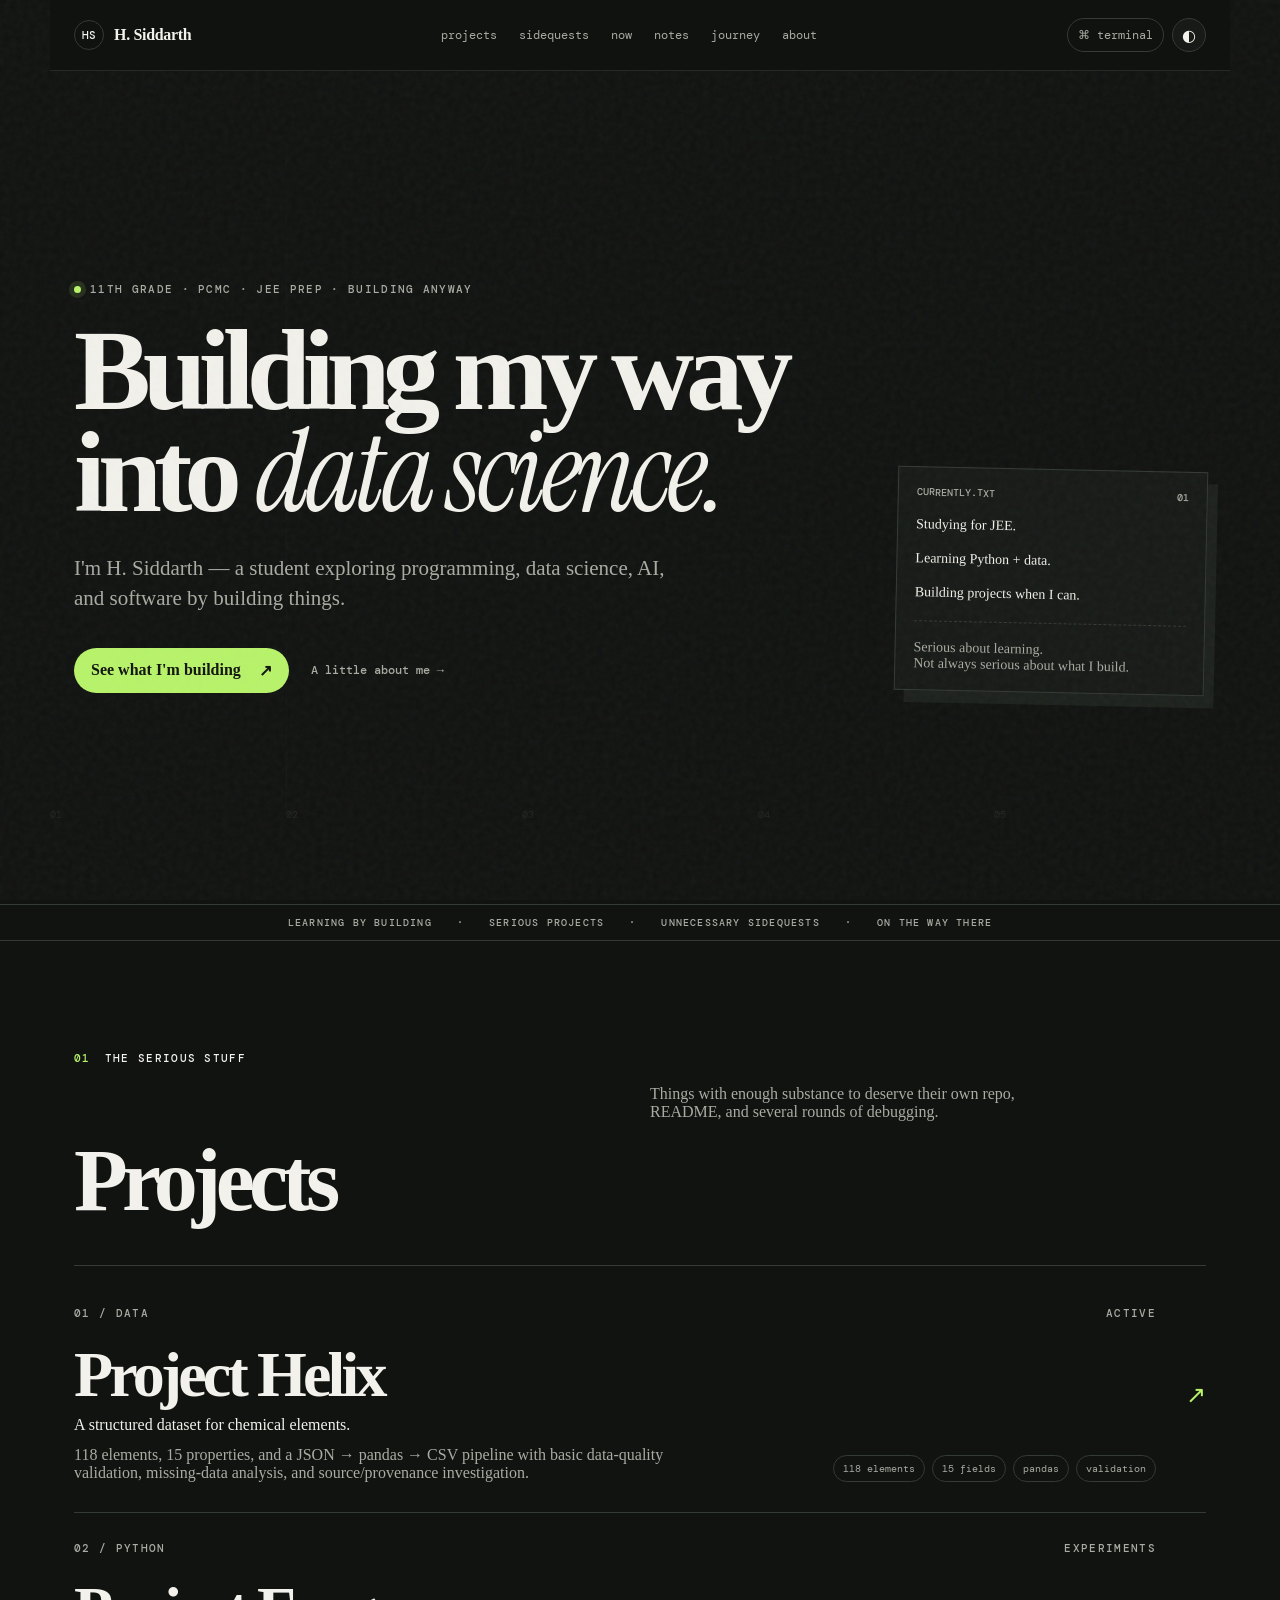
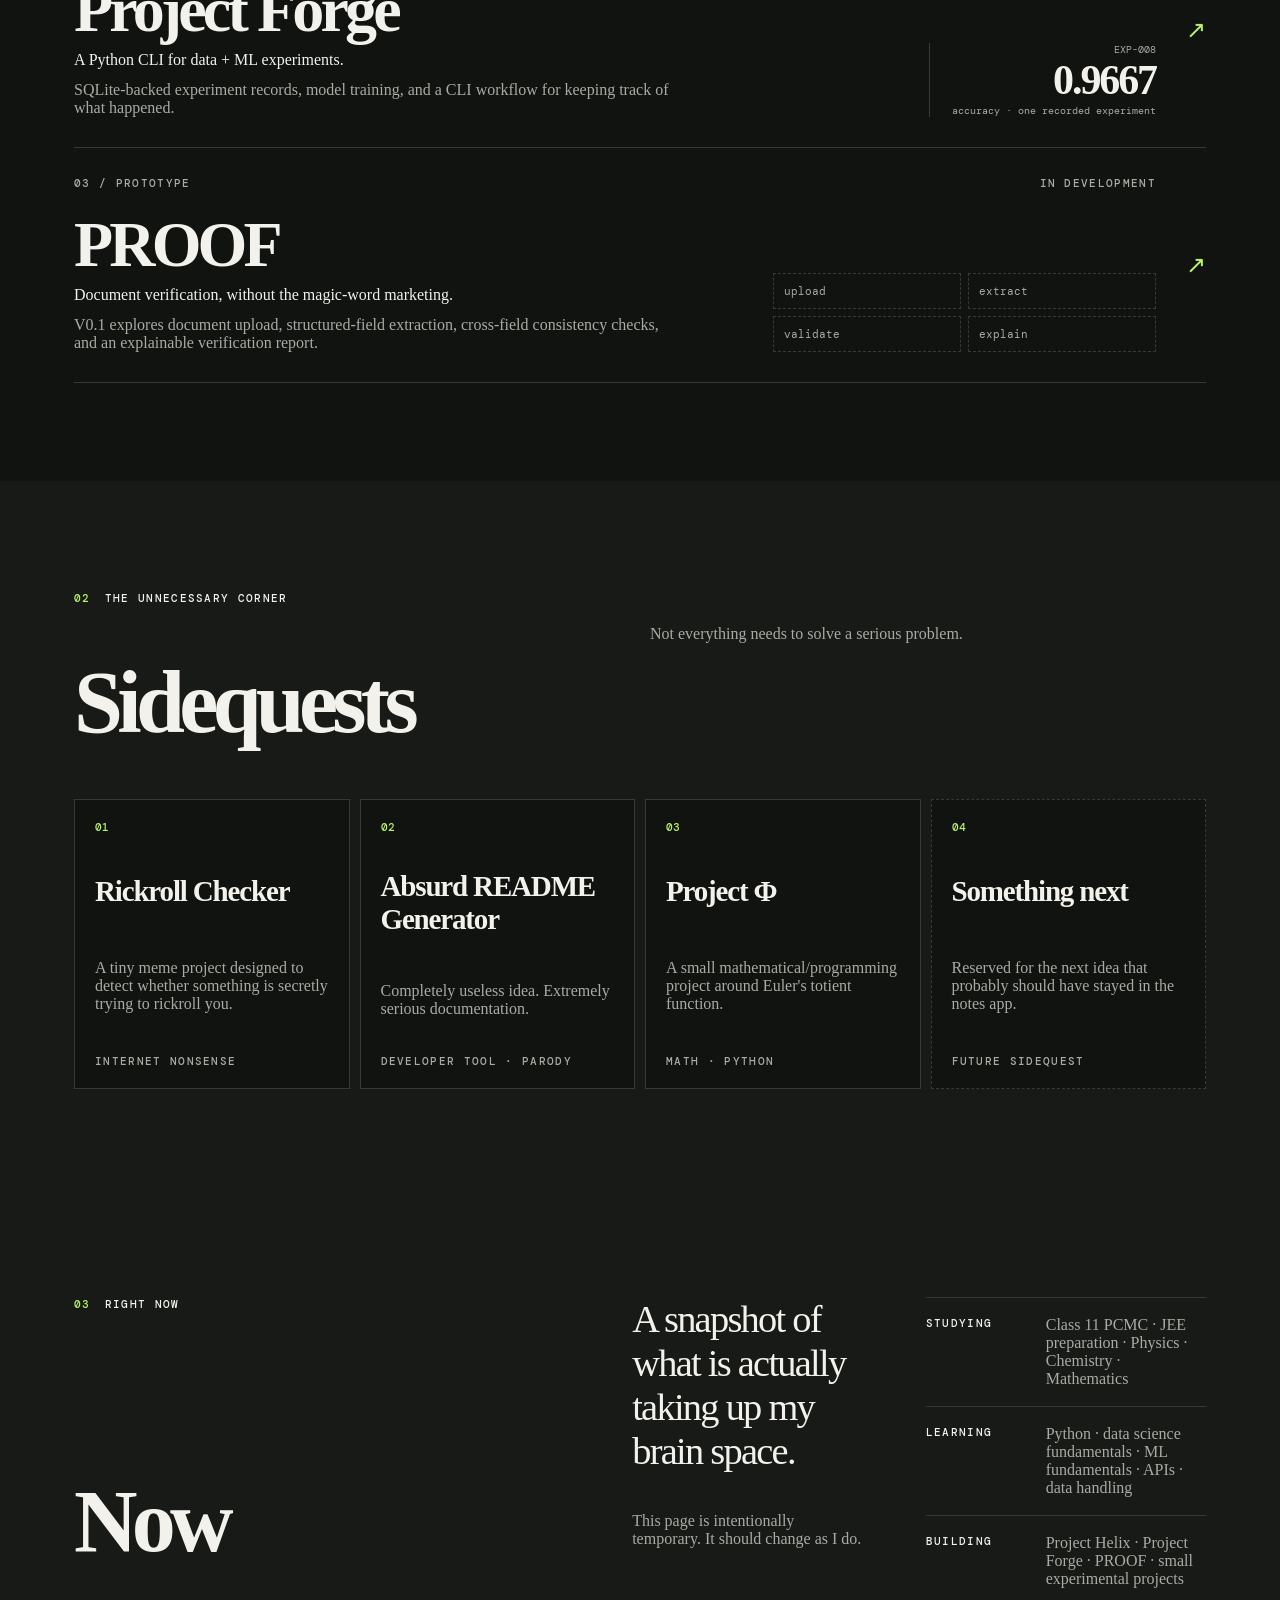
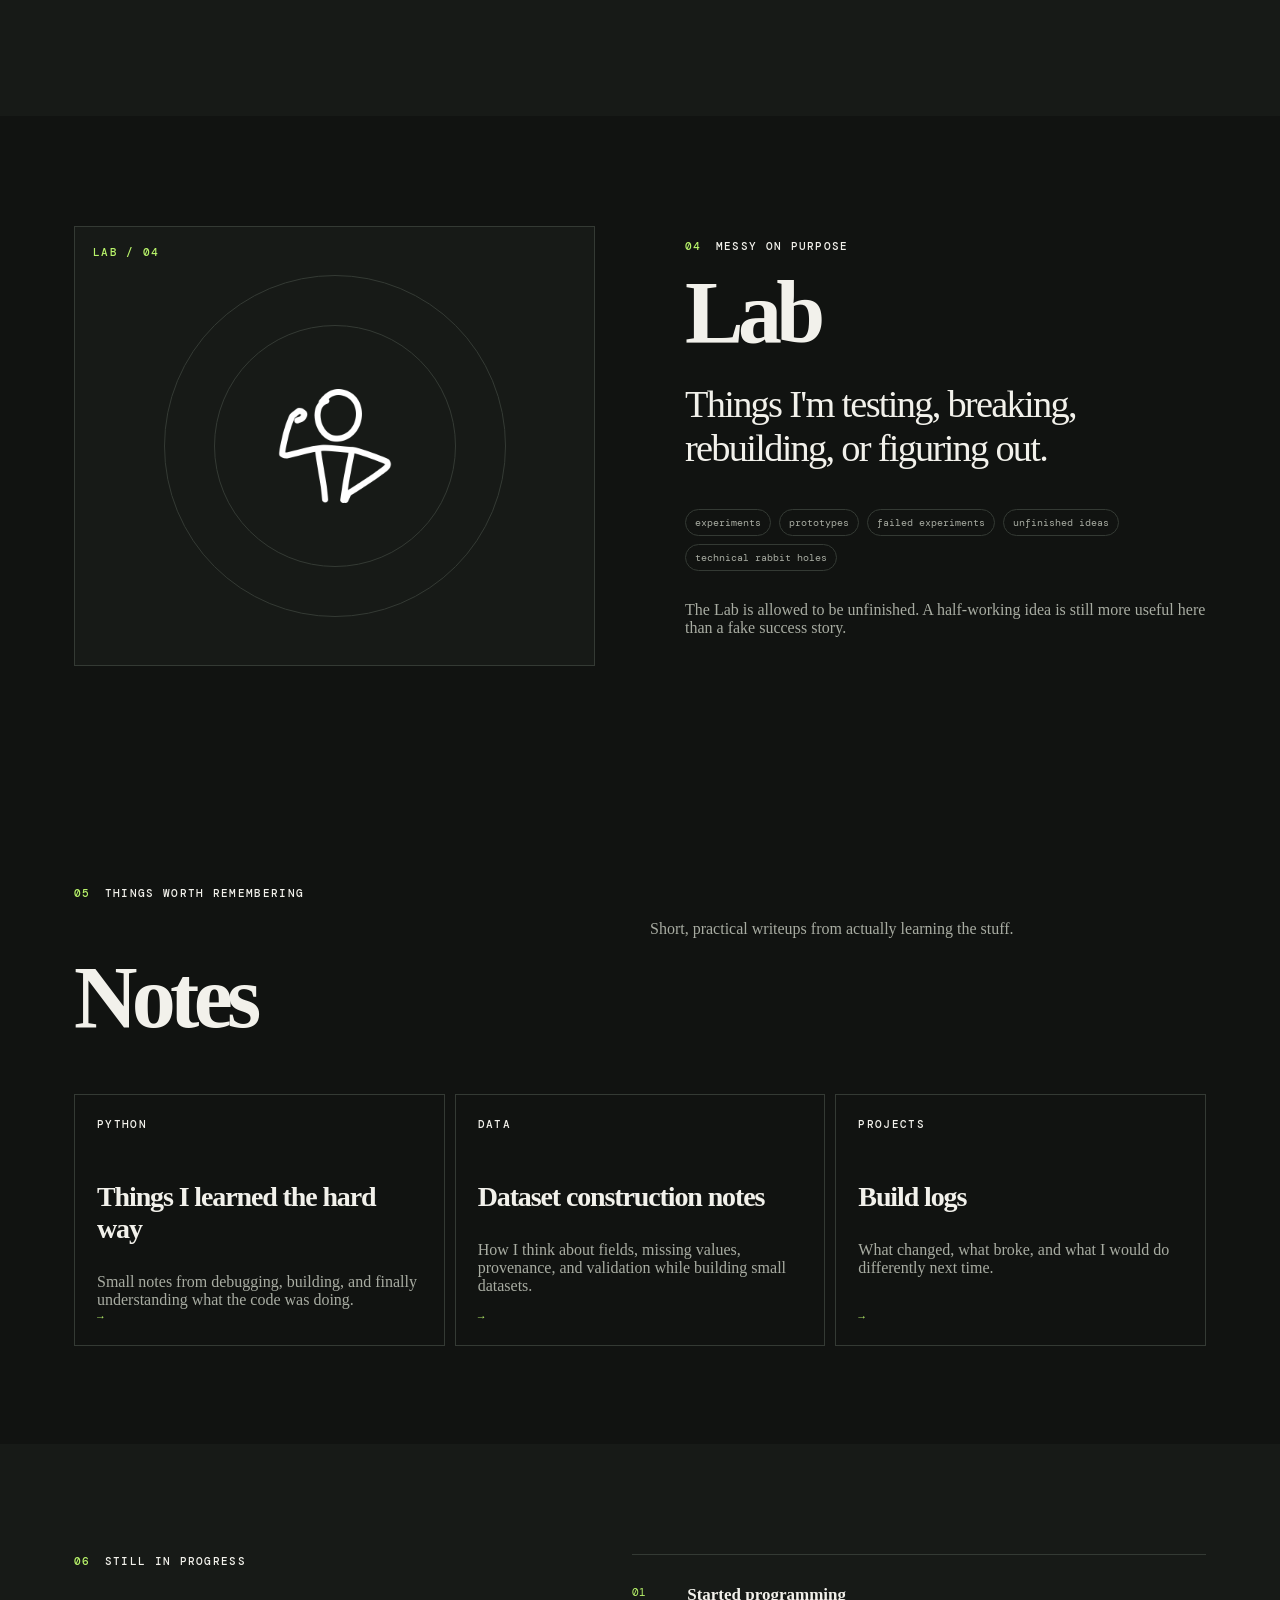
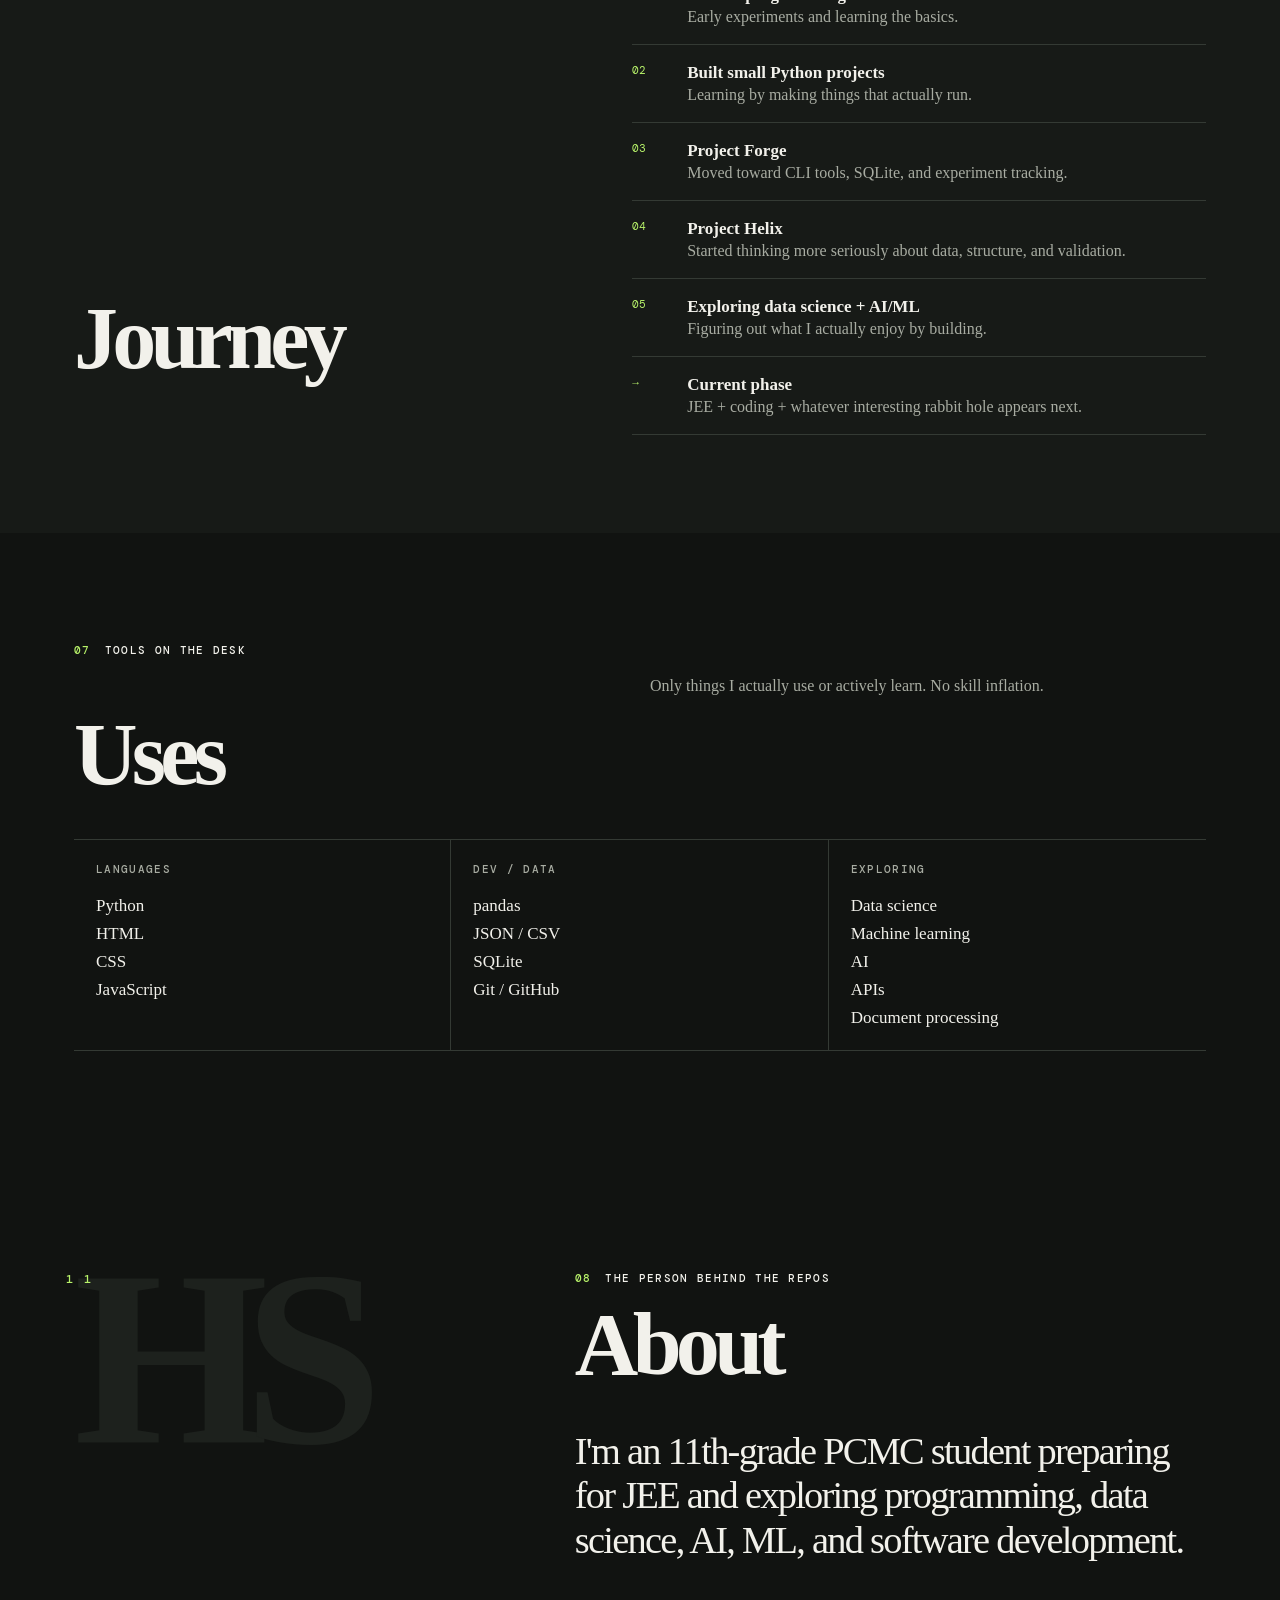
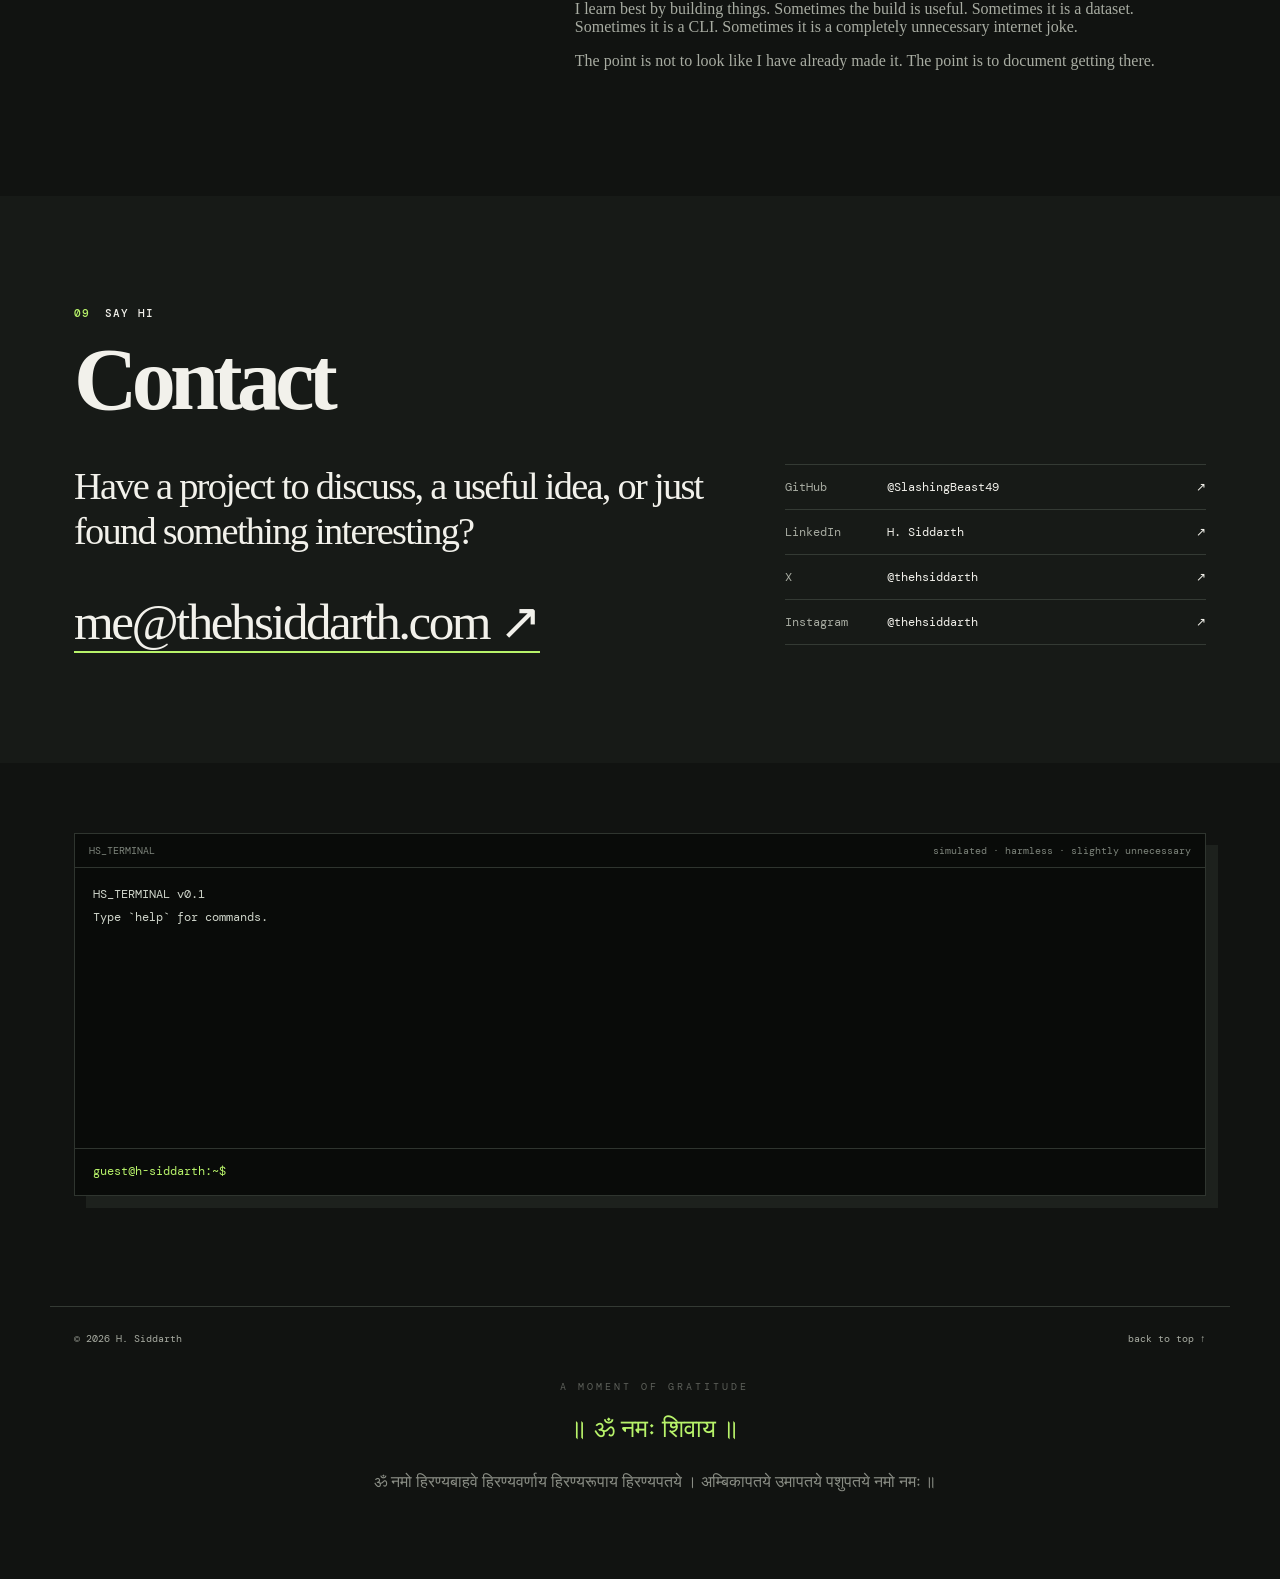
==== index.html @ e2b5dfa2 "Deployment" ====
<!doctype html>
<html lang="en" data-theme="dark">
<head>
  <meta charset="utf-8">
  <meta name="viewport" content="width=device-width, initial-scale=1">
  <meta name="description" content="H. Siddarth — a student figuring things out by building things.">
  <meta name="theme-color" content="#111311">
  <title>H. Siddarth — building my way into data science</title>
  <link rel="icon" href="assets/biting.png">
  <link rel="preconnect" href="https://fonts.googleapis.com">
  <link rel="preconnect" href="https://fonts.gstatic.com" crossorigin>
  <link href="https://fonts.googleapis.com/css2?family=DM+Mono:wght@400;500&family=DM+Sans:wght@400;500;600;700&family=Instrument+Serif:ital@0;1&display=swap" rel="stylesheet">
  <link rel="stylesheet" href="style.css">
</head>
<body>
  <a class="skip-link" href="#main">Skip to content</a>
  <div class="grain" aria-hidden="true"></div>

  <header class="site-header">
    <a class="brand" href="#home" aria-label="H. Siddarth home">
      <span class="brand-mark">HS</span>
      <span>H. Siddarth</span>
    </a>

    <nav class="desktop-nav" aria-label="Primary navigation">
      <a href="#projects">Projects</a>
      <a href="#sidequests">Sidequests</a>
      <a href="#now">Now</a>
      <a href="#notes">Notes</a>
      <a href="#journey">Journey</a>
      <a href="#about">About</a>
    </nav>

    <div class="header-actions">
      <a class="terminal-link" href="#terminal"><span>⌘</span> terminal</a>
      <button id="themeToggle" class="icon-button" type="button" aria-label="Toggle theme">◐</button>
      <button id="menuToggle" class="icon-button menu-toggle" type="button" aria-label="Open navigation" aria-expanded="false">☰</button>
    </div>
  </header>

  <div id="mobileMenu" class="mobile-menu" hidden>
    <a href="#projects">Projects</a>
    <a href="#sidequests">Sidequests</a>
    <a href="#now">Now</a>
    <a href="#lab">Lab</a>
    <a href="#notes">Notes</a>
    <a href="#journey">Journey</a>
    <a href="#uses">Uses</a>
    <a href="#about">About</a>
    <a href="#contact">Contact</a>
    <a href="#terminal">Terminal</a>
  </div>

  <main id="main">
    <section id="home" class="hero section">
      <div class="hero-copy">
        <p class="kicker"><span class="status-dot"></span> 11th grade · PCMC · JEE prep · building anyway</p>
        <h1>Building my way<br>into <em>data science.</em></h1>
        <p class="hero-intro">I'm H. Siddarth — a student exploring programming, data science, AI, and software by building things.</p>
        <div class="hero-actions">
          <a class="button button-primary" href="#projects">See what I'm building <span>↗</span></a>
          <a class="text-link" href="#about">A little about me <span>→</span></a>
        </div>
      </div>

      <aside class="hero-note">
        <div class="note-top"><span>currently.txt</span><span>01</span></div>
        <p>Studying for JEE.</p>
        <p>Learning Python + data.</p>
        <p>Building projects when I can.</p>
        <div class="note-rule"></div>
        <p class="muted">Serious about learning.<br>Not always serious about what I build.</p>
      </aside>

      <div class="hero-grid" aria-hidden="true">
        <span>01</span><span>02</span><span>03</span><span>04</span><span>05</span>
      </div>
    </section>

    <section class="ticker" aria-label="Site philosophy">
      <div>LEARNING BY BUILDING</div><div>·</div><div>SERIOUS PROJECTS</div><div>·</div><div>UNNECESSARY SIDEQUESTS</div><div>·</div><div>ON THE WAY THERE</div>
    </section>

    <section id="projects" class="section content-section">
      <div class="section-heading">
        <div><span class="index">01</span><span class="eyebrow">the serious stuff</span></div>
        <h2>Projects</h2>
        <p>Things with enough substance to deserve their own repo, README, and several rounds of debugging.</p>
      </div>

      <div class="project-stack">
        <article class="project-card featured">
          <div class="project-meta"><span>01 / DATA</span><span>ACTIVE</span></div>
          <div class="project-main">
            <div>
              <h3>Project Helix</h3>
              <p class="project-tag">A structured dataset for chemical elements.</p>
              <p>118 elements, 15 properties, and a JSON → pandas → CSV pipeline with basic data-quality validation, missing-data analysis, and source/provenance investigation.</p>
            </div>
            <div class="project-specs">
              <span>118 elements</span><span>15 fields</span><span>pandas</span><span>validation</span>
            </div>
          </div>
          <a class="card-arrow" href="https://thehsiddarth.com/helix/dashboard/index.html" target="_blank" rel="noreferrer" aria-label="Open Project Helix">↗</a>
        </article>

        <article class="project-card">
          <div class="project-meta"><span>02 / PYTHON</span><span>EXPERIMENTS</span></div>
          <div class="project-main">
            <div>
              <h3>Project Forge</h3>
              <p class="project-tag">A Python CLI for data + ML experiments.</p>
              <p>SQLite-backed experiment records, model training, and a CLI workflow for keeping track of what happened.</p>
            </div>
            <div class="experiment-result"><span>EXP-008</span><strong>0.9667</strong><small>accuracy · one recorded experiment</small></div>
          </div>
          <a class="card-arrow" href="https://github.com/SlashingBeast49/Project-Forge" target="_blank" rel="noreferrer" aria-label="Open Project Forge on GitHub">↗</a>
        </article>

        <article class="project-card">
          <div class="project-meta"><span>03 / PROTOTYPE</span><span>IN DEVELOPMENT</span></div>
          <div class="project-main">
            <div>
              <h3>PROOF</h3>
              <p class="project-tag">Document verification, without the magic-word marketing.</p>
              <p>V0.1 explores document upload, structured-field extraction, cross-field consistency checks, and an explainable verification report.</p>
            </div>
            <ol class="mini-steps">
              <li>upload</li><li>extract</li><li>validate</li><li>explain</li>
            </ol>
          </div>
          <a class="card-arrow" href="https://thehsiddarth.com/proof/index.html" target="_blank" rel="noreferrer" aria-label="Open PROOF">↗</a>
        </article>
      </div>
    </section>

    <section id="sidequests" class="section content-section sidequest-section">
      <div class="section-heading">
        <div><span class="index">02</span><span class="eyebrow">the unnecessary corner</span></div>
        <h2>Sidequests</h2>
        <p>Not everything needs to solve a serious problem.</p>
      </div>

      <div class="sidequest-grid">
        <article class="sidequest-card">
          <span class="side-number">01</span>
          <h3>Rickroll Checker</h3>
          <p>A tiny meme project designed to detect whether something is secretly trying to rickroll you.</p>
          <span class="side-label">internet nonsense</span>
        </article>
        <article class="sidequest-card">
          <span class="side-number">02</span>
          <h3>Absurd README Generator</h3>
          <p>Completely useless idea. Extremely serious documentation.</p>
          <span class="side-label">developer tool · parody</span>
        </article>
        <article class="sidequest-card">
          <span class="side-number">03</span>
          <h3>Project Φ</h3>
          <p>A small mathematical/programming project around Euler's totient function.</p>
          <span class="side-label">math · python</span>
        </article>
        <article class="sidequest-card future">
          <span class="side-number">04</span>
          <h3>Something next</h3>
          <p>Reserved for the next idea that probably should have stayed in the notes app.</p>
          <span class="side-label">future sidequest</span>
        </article>
      </div>
    </section>

    <section id="now" class="section split-section">
      <div class="section-heading compact">
        <div><span class="index">03</span><span class="eyebrow">right now</span></div>
        <h2>Now</h2>
      </div>
      <div class="now-grid">
        <div class="now-intro">
          <p class="big-copy">A snapshot of what is actually taking up my brain space.</p>
          <p class="muted">This page is intentionally temporary. It should change as I do.</p>
        </div>
        <div class="now-list">
          <div><span>STUDYING</span><p>Class 11 PCMC · JEE preparation · Physics · Chemistry · Mathematics</p></div>
          <div><span>LEARNING</span><p>Python · data science fundamentals · ML fundamentals · APIs · data handling</p></div>
          <div><span>BUILDING</span><p>Project Helix · Project Forge · PROOF · small experimental projects</p></div>
        </div>
      </div>
    </section>

    <section id="lab" class="section lab-section">
      <div class="lab-art">
        <img src="assets/biting.png" alt="Hand-drawn abstract figure used as a playful lab mark">
        <span class="lab-stamp">LAB / 04</span>
      </div>
      <div class="lab-copy">
        <div class="section-heading compact">
          <div><span class="index">04</span><span class="eyebrow">messy on purpose</span></div>
          <h2>Lab</h2>
        </div>
        <p class="big-copy">Things I'm testing, breaking, rebuilding, or figuring out.</p>
        <div class="lab-list">
          <span>experiments</span><span>prototypes</span><span>failed experiments</span><span>unfinished ideas</span><span>technical rabbit holes</span>
        </div>
        <p class="muted">The Lab is allowed to be unfinished. A half-working idea is still more useful here than a fake success story.</p>
      </div>
    </section>

    <section id="notes" class="section content-section">
      <div class="section-heading">
        <div><span class="index">05</span><span class="eyebrow">things worth remembering</span></div>
        <h2>Notes</h2>
        <p>Short, practical writeups from actually learning the stuff.</p>
      </div>
      <div class="notes-grid">
        <article><span>PYTHON</span><h3>Things I learned the hard way</h3><p>Small notes from debugging, building, and finally understanding what the code was doing.</p><span class="note-arrow">→</span></article>
        <article><span>DATA</span><h3>Dataset construction notes</h3><p>How I think about fields, missing values, provenance, and validation while building small datasets.</p><span class="note-arrow">→</span></article>
        <article><span>PROJECTS</span><h3>Build logs</h3><p>What changed, what broke, and what I would do differently next time.</p><span class="note-arrow">→</span></article>
      </div>
    </section>

    <section id="journey" class="section split-section journey-section">
      <div class="section-heading compact">
        <div><span class="index">06</span><span class="eyebrow">still in progress</span></div>
        <h2>Journey</h2>
      </div>
      <div class="timeline">
        <div><span>01</span><div><b>Started programming</b><p>Early experiments and learning the basics.</p></div></div>
        <div><span>02</span><div><b>Built small Python projects</b><p>Learning by making things that actually run.</p></div></div>
        <div><span>03</span><div><b>Project Forge</b><p>Moved toward CLI tools, SQLite, and experiment tracking.</p></div></div>
        <div><span>04</span><div><b>Project Helix</b><p>Started thinking more seriously about data, structure, and validation.</p></div></div>
        <div><span>05</span><div><b>Exploring data science + AI/ML</b><p>Figuring out what I actually enjoy by building.</p></div></div>
        <div><span>→</span><div><b>Current phase</b><p>JEE + coding + whatever interesting rabbit hole appears next.</p></div></div>
      </div>
    </section>

    <section id="uses" class="section content-section uses-section">
      <div class="section-heading">
        <div><span class="index">07</span><span class="eyebrow">tools on the desk</span></div>
        <h2>Uses</h2>
        <p>Only things I actually use or actively learn. No skill inflation.</p>
      </div>
      <div class="uses-grid">
        <div><span>LANGUAGES</span><strong>Python</strong><strong>HTML</strong><strong>CSS</strong><strong>JavaScript</strong></div>
        <div><span>DEV / DATA</span><strong>pandas</strong><strong>JSON / CSV</strong><strong>SQLite</strong><strong>Git / GitHub</strong></div>
        <div><span>EXPLORING</span><strong>Data science</strong><strong>Machine learning</strong><strong>AI</strong><strong>APIs</strong><strong>Document processing</strong></div>
      </div>
    </section>

    <section id="about" class="section about-section">
      <div class="about-monogram">HS<span>11</span></div>
      <div class="about-copy">
        <div class="section-heading compact">
          <div><span class="index">08</span><span class="eyebrow">the person behind the repos</span></div>
          <h2>About</h2>
        </div>
        <p class="big-copy">I'm an 11th-grade PCMC student preparing for JEE and exploring programming, data science, AI, ML, and software development.</p>
        <p>I learn best by building things. Sometimes the build is useful. Sometimes it is a dataset. Sometimes it is a CLI. Sometimes it is a completely unnecessary internet joke.</p>
        <p class="muted">The point is not to look like I have already made it. The point is to document getting there.</p>
      </div>
    </section>

    <section id="contact" class="section contact-section">
      <div class="section-heading compact">
        <div><span class="index">09</span><span class="eyebrow">say hi</span></div>
        <h2>Contact</h2>
      </div>
      <div class="contact-grid">
        <div><p class="big-copy">Have a project to discuss, a useful idea, or just found something interesting?</p><a class="email-link" href="mailto:me@thehsiddarth.com">me@thehsiddarth.com ↗</a></div>
        <div class="social-list">
          <a href="https://github.com/SlashingBeast49" target="_blank" rel="noreferrer"><span>GitHub</span><b>@SlashingBeast49</b>↗</a>
          <a href="https://www.linkedin.com/in/h-siddarth-b452bb414/" target="_blank" rel="noreferrer"><span>LinkedIn</span><b>H. Siddarth</b>↗</a>
          <a href="https://x.com/thehsiddarth" target="_blank" rel="noreferrer"><span>X</span><b>@thehsiddarth</b>↗</a>
          <a href="https://instagram.com/thehsiddarth" target="_blank" rel="noreferrer"><span>Instagram</span><b>@thehsiddarth</b>↗</a>
        </div>
      </div>
    </section>

    <section id="terminal" class="section terminal-section">
      <div class="terminal-window">
        <div class="terminal-bar"><span>HS_TERMINAL</span><span>simulated · harmless · slightly unnecessary</span></div>
        <div id="terminalOutput" class="terminal-output" aria-live="polite"></div>
        <form id="terminalForm" class="terminal-form">
          <label for="terminalInput"><span>guest@h-siddarth</span>:~$</label>
          <input id="terminalInput" autocomplete="off" spellcheck="false" aria-label="Terminal command">
        </form>
      </div>
    </section>
  </main>

  <footer class="site-footer">
    <span>© <span id="year"></span> H. Siddarth</span>

    <section class="devotional">
  <span class="devotional-label">A MOMENT OF GRATITUDE</span>

  <h2>॥ ॐ नमः शिवाय ॥</h2>

  <p>
    ॐ नमो हिरण्यबाहवे हिरण्यवर्णाय
    हिरण्यरूपाय हिरण्यपतये ।
    अम्बिकापतये उमापतये पशुपतये
    नमो नमः ॥
  </p>
</section>
    <a href="#home">back to top ↑</a>
  </footer>

  <script src="script.js"></script>
</body>
</html>
---- style.css ----
:root{
  --bg:#111311; --surface:#171a17; --surface-2:#1d211d; --text:#f2f1eb; --muted:#a8aca2;
  --line:#343a34; --accent:#b8f36a; --accent-2:#d8ff9c; --warm:#f0e5c8;
  --max:1180px; --radius:18px; --mono:"DM Mono",monospace; --sans:"DM Sans",sans-serif;
}
html[data-theme="light"]{--bg:#f3f2ec;--surface:#fff;--surface-2:#e9e9e2;--text:#151713;--muted:#656a61;--line:#d5d7cd;--accent:#386b13;--accent-2:#274e0e;--warm:#292c27}
*{box-sizing:border-box}
html{scroll-behavior:smooth}
body{margin:0;background:var(--bg);color:var(--text);font-family:var(--sans);line-height:1.55}
body,button,input{font:inherit}
a{color:inherit;text-decoration:none}
button{color:inherit}
::selection{background:var(--accent);color:#10120f}
.skip-link{position:fixed;left:12px;top:-100px;z-index:1000;padding:10px 14px;background:var(--accent);color:#111}
.skip-link:focus{top:12px}
.grain{position:fixed;inset:0;pointer-events:none;opacity:.055;z-index:20;background-image:url("data:image/svg+xml,%3Csvg viewBox='0 0 180 180' xmlns='http://www.w3.org/2000/svg'%3E%3Cfilter id='n'%3E%3CfeTurbulence type='fractalNoise' baseFrequency='.8' numOctaves='3' stitchTiles='stitch'/%3E%3C/filter%3E%3Crect width='100%25' height='100%25' filter='url(%23n)' opacity='.8'/%3E%3C/svg%3E")}
.site-header{position:sticky;top:0;z-index:50;display:flex;align-items:center;justify-content:space-between;max-width:var(--max);margin:auto;padding:18px 24px;background:color-mix(in srgb,var(--bg) 88%,transparent);backdrop-filter:blur(14px);border-bottom:1px solid color-mix(in srgb,var(--line) 60%,transparent)}
.brand{display:flex;align-items:center;gap:10px;font-weight:700;letter-spacing:-.02em}
.brand-mark{display:grid;place-items:center;width:30px;height:30px;border:1px solid var(--line);border-radius:50%;font:500 11px var(--mono)}
.desktop-nav{display:flex;gap:22px;font:400 12px var(--mono);text-transform:lowercase}
.desktop-nav a,.terminal-link{color:var(--muted);transition:color .2s}
.desktop-nav a:hover,.terminal-link:hover{color:var(--text)}
.header-actions{display:flex;align-items:center;gap:8px}
.terminal-link{font:400 12px var(--mono);padding:8px 10px;border:1px solid var(--line);border-radius:999px}
.icon-button{width:34px;height:34px;border:1px solid var(--line);background:var(--surface);border-radius:50%;cursor:pointer}
.menu-toggle{display:none}
.mobile-menu{position:fixed;top:67px;left:12px;right:12px;z-index:49;background:var(--surface);border:1px solid var(--line);border-radius:14px;padding:8px;box-shadow:0 20px 50px #0004}
.mobile-menu a{display:block;padding:12px;border-radius:9px;font:500 13px var(--mono)}
.mobile-menu a:hover{background:var(--surface-2)}
.section{max-width:var(--max);margin:auto;padding:110px 24px}
.hero{min-height:calc(100vh - 67px);display:grid;grid-template-columns:minmax(0,1.35fr) 310px;align-content:center;gap:70px;position:relative;overflow:hidden}
.hero-copy{position:relative;z-index:2}
.kicker,.eyebrow,.index,.project-meta,.side-label,.now-list span,.uses-grid span,.notes-grid>article>span,.lab-stamp{font:500 11px var(--mono);letter-spacing:.12em;text-transform:uppercase}
.kicker{display:flex;align-items:center;gap:9px;color:var(--muted);margin:0 0 24px}
.status-dot{width:7px;height:7px;border-radius:50%;background:var(--accent);box-shadow:0 0 0 5px color-mix(in srgb,var(--accent) 12%,transparent)}
h1,h2,h3,p{margin-top:0}
h1{font-size:clamp(58px,9vw,126px);line-height:.88;letter-spacing:-.07em;max-width:900px;margin-bottom:30px}
h1 em{font-family:"Instrument Serif",serif;font-weight:400;letter-spacing:-.04em}
.hero-intro{font-size:clamp(17px,2vw,21px);max-width:620px;color:var(--muted);line-height:1.45}
.hero-actions{display:flex;align-items:center;gap:22px;margin-top:34px}
.button{display:inline-flex;align-items:center;gap:18px;padding:13px 17px;border-radius:999px;font-weight:600}
.button-primary{background:var(--accent);color:#11150e}
.text-link{font:500 12px var(--mono);color:var(--muted)}
.text-link:hover{color:var(--text)}
.hero-note{align-self:end;border:1px solid var(--line);background:var(--surface);padding:18px;transform:rotate(1.2deg);box-shadow:10px 12px 0 var(--surface-2)}
.note-top{display:flex;justify-content:space-between;color:var(--muted);font:500 10px var(--mono);text-transform:uppercase}
.hero-note p{font-size:14px;margin:18px 0 0}
.note-rule{border-top:1px dashed var(--line);margin-top:20px}
.muted{color:var(--muted)}
.hero-grid{position:absolute;inset:10% 0 auto;height:80%;display:grid;grid-template-columns:repeat(5,1fr);opacity:.11;pointer-events:none}
.hero-grid:before{content:"";position:absolute;left:20%;top:0;bottom:0;border-left:1px solid var(--line);box-shadow:25vw 0 0 -1px var(--line),50vw 0 0 -1px var(--line),75vw 0 0 -1px var(--line)}
.hero-grid span{align-self:end;font:10px var(--mono);color:var(--muted)}
.ticker{border-block:1px solid var(--line);overflow:hidden;display:flex;gap:25px;white-space:nowrap;padding:11px 0;color:var(--muted);font:500 10px var(--mono);letter-spacing:.12em;justify-content:center}
.section-heading{display:grid;grid-template-columns:1fr 1fr;gap:20px;align-items:end;margin-bottom:45px}
.section-heading>div{align-self:start;display:flex;gap:14px;align-items:center}
.section-heading .index{color:var(--accent)}
.section-heading h2{grid-column:1/-1;font-size:clamp(48px,7vw,88px);line-height:.9;letter-spacing:-.065em;margin:0}
.section-heading p{grid-column:2;grid-row:2;color:var(--muted);max-width:420px;margin:0}
.section-heading.compact{grid-template-columns:1fr auto}
.section-heading.compact h2{grid-column:1}
.section-heading.compact>div{grid-column:1/-1}
.project-stack{border-top:1px solid var(--line)}
.project-card{position:relative;border-bottom:1px solid var(--line);padding:28px 50px 30px 0;transition:padding .25s,background .25s}
.project-card:hover{padding-left:16px;background:linear-gradient(90deg,color-mix(in srgb,var(--accent) 5%,transparent),transparent)}
.project-meta{display:flex;justify-content:space-between;color:var(--muted);margin-bottom:25px}
.project-main{display:grid;grid-template-columns:1.25fr .75fr;gap:60px;align-items:end}
.project-card h3{font-size:clamp(34px,5vw,64px);line-height:.95;letter-spacing:-.06em;margin-bottom:10px}
.project-tag{font-size:16px;margin-bottom:12px}
.project-main p:not(.project-tag){color:var(--muted);max-width:600px;margin:0}
.project-specs{display:flex;flex-wrap:wrap;gap:7px;justify-content:flex-end}
.project-specs span,.lab-list span{border:1px solid var(--line);border-radius:999px;padding:6px 9px;font:400 10px var(--mono);color:var(--muted)}
.card-arrow{position:absolute;right:0;top:50%;font-size:24px;color:var(--accent);transform:translateY(-50%);transition:transform .2s}
.project-card:hover .card-arrow{transform:translate(4px,-50%)}
.experiment-result{justify-self:end;border-left:1px solid var(--line);padding-left:22px;text-align:right}
.experiment-result span,.experiment-result small{display:block;color:var(--muted);font:400 10px var(--mono)}
.experiment-result strong{font-size:42px;letter-spacing:-.05em}
.mini-steps{display:grid;grid-template-columns:repeat(2,1fr);gap:7px;padding:0;margin:0;list-style:none}
.mini-steps li{padding:10px;border:1px dashed var(--line);font:400 11px var(--mono);color:var(--muted)}
.sidequest-section{background:var(--surface);max-width:none;padding-inline:max(24px,calc((100vw - var(--max))/2 + 24px))}
.sidequest-grid{display:grid;grid-template-columns:repeat(4,1fr);gap:10px}
.sidequest-card{min-height:290px;padding:20px;background:var(--bg);border:1px solid var(--line);display:flex;flex-direction:column;justify-content:space-between;transition:transform .2s}
.sidequest-card:nth-child(2){transform:translateY(30px)}
.sidequest-card:hover{transform:translateY(-5px) rotate(-.4deg)}
.sidequest-card:nth-child(2):hover{transform:translateY(25px) rotate(.4deg)}
.side-number{font:500 11px var(--mono);color:var(--accent)}
.sidequest-card h3{font-size:29px;letter-spacing:-.04em;margin:0 0 10px}
.sidequest-card p{color:var(--muted);margin:0}
.side-label{color:var(--muted)}
.future{border-style:dashed;opacity:.65}
.split-section{max-width:none;background:var(--surface);padding-inline:max(24px,calc((100vw - var(--max))/2 + 24px));display:grid;grid-template-columns:1fr 1.2fr;gap:80px}
.now-grid{display:grid;grid-template-columns:1fr 1.2fr;gap:60px}
.big-copy{font-size:clamp(25px,3vw,40px);line-height:1.15;letter-spacing:-.045em}
.now-list>div{border-top:1px solid var(--line);padding:18px 0;display:grid;grid-template-columns:100px 1fr;gap:20px}
.now-list p{margin:0;color:var(--muted)}
.lab-section{display:grid;grid-template-columns:1fr 1fr;gap:90px;align-items:center}
.lab-art{min-height:440px;border:1px solid var(--line);background:var(--surface);display:grid;place-items:center;position:relative;overflow:hidden}
.lab-art:before,.lab-art:after{content:"";position:absolute;border:1px solid var(--line);border-radius:50%;width:340px;height:340px}
.lab-art:after{width:240px;height:240px}
.lab-art img{width:150px;height:150px;object-fit:contain;position:relative;z-index:1;mix-blend-mode:screen}
.lab-stamp{position:absolute;top:18px;left:18px;color:var(--accent)}
.lab-copy .section-heading{margin-bottom:30px}
.lab-list{display:flex;flex-wrap:wrap;gap:8px;margin:30px 0}
.notes-grid{display:grid;grid-template-columns:repeat(3,1fr);gap:10px}
.notes-grid>article{position:relative;min-height:250px;border:1px solid var(--line);padding:22px;display:flex;flex-direction:column}
.notes-grid h3{font-size:28px;letter-spacing:-.04em;margin-top:50px}
.notes-grid p{color:var(--muted);margin:0}
.note-arrow{margin-top:auto;color:var(--accent);font-size:20px}
.journey-section{background:var(--surface)}
.timeline{border-top:1px solid var(--line)}
.timeline>div{display:grid;grid-template-columns:55px 1fr;border-bottom:1px solid var(--line);padding:18px 0}
.timeline>div>span{font:400 11px var(--mono);color:var(--accent)}
.timeline b{font-size:17px}
.timeline p{margin:3px 0 0;color:var(--muted)}
.uses-section{background:var(--bg)}
.uses-grid{display:grid;grid-template-columns:repeat(3,1fr);border-block:1px solid var(--line)}
.uses-grid>div{padding:22px;border-right:1px solid var(--line);display:flex;flex-direction:column;gap:8px}
.uses-grid>div:last-child{border-right:0}
.uses-grid span{color:var(--muted);margin-bottom:12px}
.uses-grid strong{font-size:17px;font-weight:500}
.about-section{display:grid;grid-template-columns:.8fr 1.2fr;gap:80px}
.about-monogram{font-size:clamp(120px,20vw,250px);line-height:.7;letter-spacing:-.1em;color:var(--surface-2);font-weight:700;position:relative}
.about-monogram span{font:500 12px var(--mono);color:var(--accent);position:absolute;left:10px;top:0}
.about-copy p:not(.big-copy){max-width:650px;color:var(--muted)}
.contact-section{background:var(--surface);max-width:none;padding-inline:max(24px,calc((100vw - var(--max))/2 + 24px))}
.contact-grid{display:grid;grid-template-columns:1.2fr .8fr;gap:80px}
.email-link{display:inline-block;font-size:clamp(25px,4vw,52px);letter-spacing:-.05em;border-bottom:2px solid var(--accent)}
.social-list{border-top:1px solid var(--line)}
.social-list a{display:grid;grid-template-columns:90px 1fr auto;gap:12px;padding:14px 0;border-bottom:1px solid var(--line);font:400 12px var(--mono)}
.social-list a span{color:var(--muted)}
.social-list a b{font-weight:400}
.terminal-section{padding-top:70px}
.terminal-window{background:#090b09;border:1px solid #2f352f;box-shadow:12px 12px 0 var(--surface-2);font-family:var(--mono);overflow:hidden}
.terminal-bar{display:flex;justify-content:space-between;padding:10px 14px;border-bottom:1px solid #2f352f;color:#7e857c;font-size:10px}
.terminal-output{height:280px;overflow:auto;padding:18px;font-size:12px;color:#cfd5ca}
.terminal-line{margin:0 0 7px;white-space:pre-wrap}
.terminal-line.command{color:var(--accent)}
.terminal-form{display:flex;gap:8px;padding:14px 18px;border-top:1px solid #2f352f}
.terminal-form label{color:var(--accent);font-size:12px;white-space:nowrap}
.terminal-form input{flex:1;background:transparent;border:0;outline:0;color:#f0f2eb;font:400 12px var(--mono)}
.site-footer{max-width:var(--max);margin:auto;padding:25px 24px 45px;display:flex;justify-content:space-between;gap:15px;color:var(--muted);font:400 10px var(--mono);border-top:1px solid var(--line)}
.site-footer a:hover{color:var(--text)}
:focus-visible{outline:2px solid var(--accent);outline-offset:3px}
@media(max-width:900px){
  .desktop-nav{display:none}.menu-toggle{display:block}.terminal-link{display:none}
  .hero{grid-template-columns:1fr;gap:45px;padding-top:90px}.hero-note{max-width:330px;justify-self:end}
  .section-heading{grid-template-columns:1fr}.section-heading p{grid-column:1;grid-row:auto}.project-main,.now-grid,.about-section,.contact-grid,.lab-section{grid-template-columns:1fr;gap:35px}
  .project-specs,.experiment-result{justify-self:start;text-align:left}.experiment-result{border-left:0;border-top:1px solid var(--line);padding:15px 0 0}
  .sidequest-grid{grid-template-columns:repeat(2,1fr)}.sidequest-card:nth-child(2){transform:none}.sidequest-card:nth-child(2):hover{transform:translateY(-5px)}
  .notes-grid,.uses-grid{grid-template-columns:1fr}.uses-grid>div{border-right:0;border-bottom:1px solid var(--line)}.uses-grid>div:last-child{border-bottom:0}
}
@media(max-width:600px){
  .site-header{padding:14px 16px}.section{padding:80px 16px}.sidequest-section,.split-section,.contact-section{padding-inline:16px}
  h1{font-size:clamp(52px,16vw,82px)}.hero{min-height:auto;padding-top:72px}.hero-actions{align-items:flex-start;flex-direction:column;gap:15px}
  .hero-grid{display:none}.section-heading{margin-bottom:30px}.section-heading h2{font-size:52px}
  .project-card{padding-right:30px}.project-card:hover{padding-left:0}.card-arrow{right:3px}
  .sidequest-grid{grid-template-columns:1fr}.sidequest-card{min-height:220px}
  .now-list>div{grid-template-columns:1fr;gap:4px}.lab-art{min-height:300px}.lab-art img{width:110px;height:110px}
  .timeline>div{grid-template-columns:38px 1fr}.social-list a{grid-template-columns:75px 1fr auto}
  .site-footer{flex-direction:column}.terminal-output{height:240px}
}
@media(prefers-reduced-motion:reduce){html{scroll-behavior:auto}*{transition:none!important}}

.devotional {
  text-align: center;
  padding: 48px 20px 35px;
  border-top: 1px solid var(--border);
}

.devotional-label {
  display: block;
  font-size: 10px;
  letter-spacing: 3px;
  opacity: 0.5;
  margin-bottom: 22px;
}

.devotional h2 {
  font-family: serif;
  font-size: 25px;
  font-weight: 500;
  margin-bottom: 20px;
  color: var(--accent);
}

.devotional p {
  font-family: serif;
  font-size: 16px;
  line-height: 2.2;
  opacity: 0.8;
  max-width: 650px;
  margin: auto;
}

@media (max-width: 600px) {
  .devotional {
    padding: 38px 16px 28px;
  }

  .devotional p {
    font-size: 14px;
  }
}
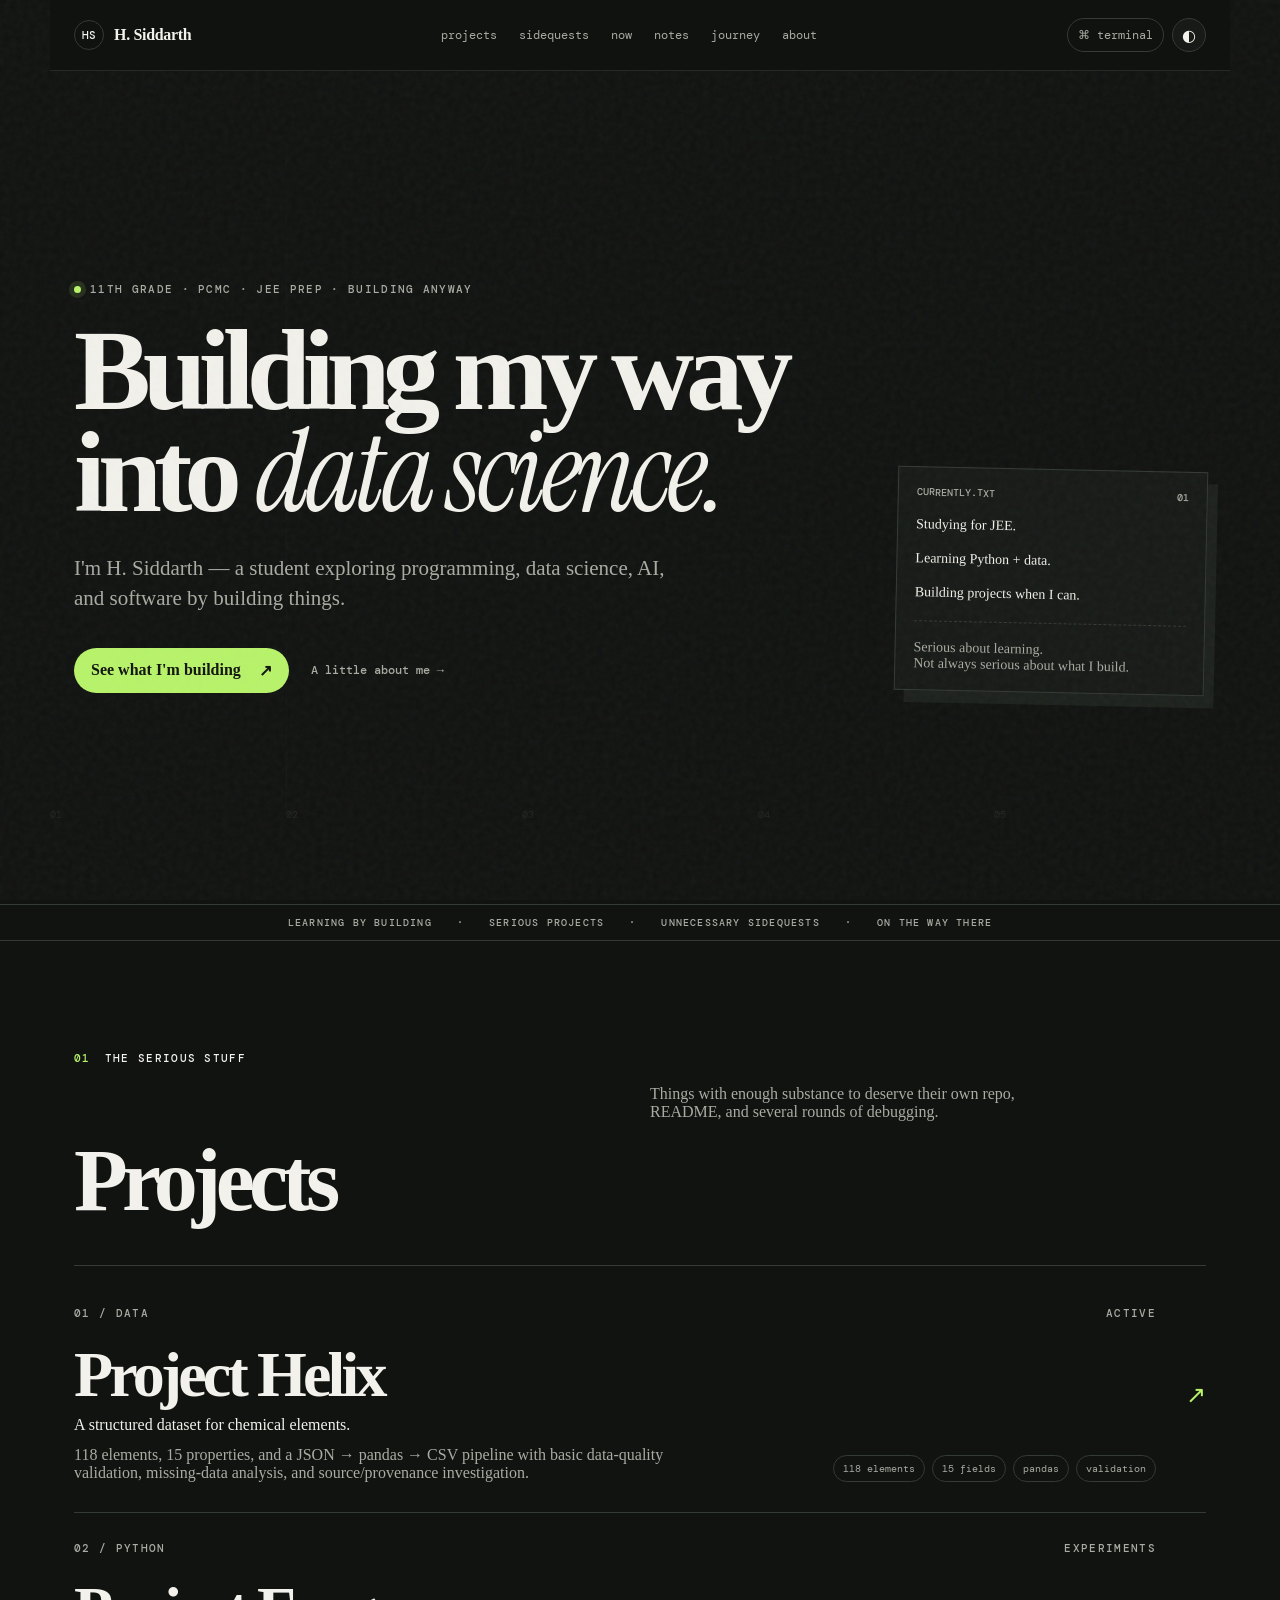
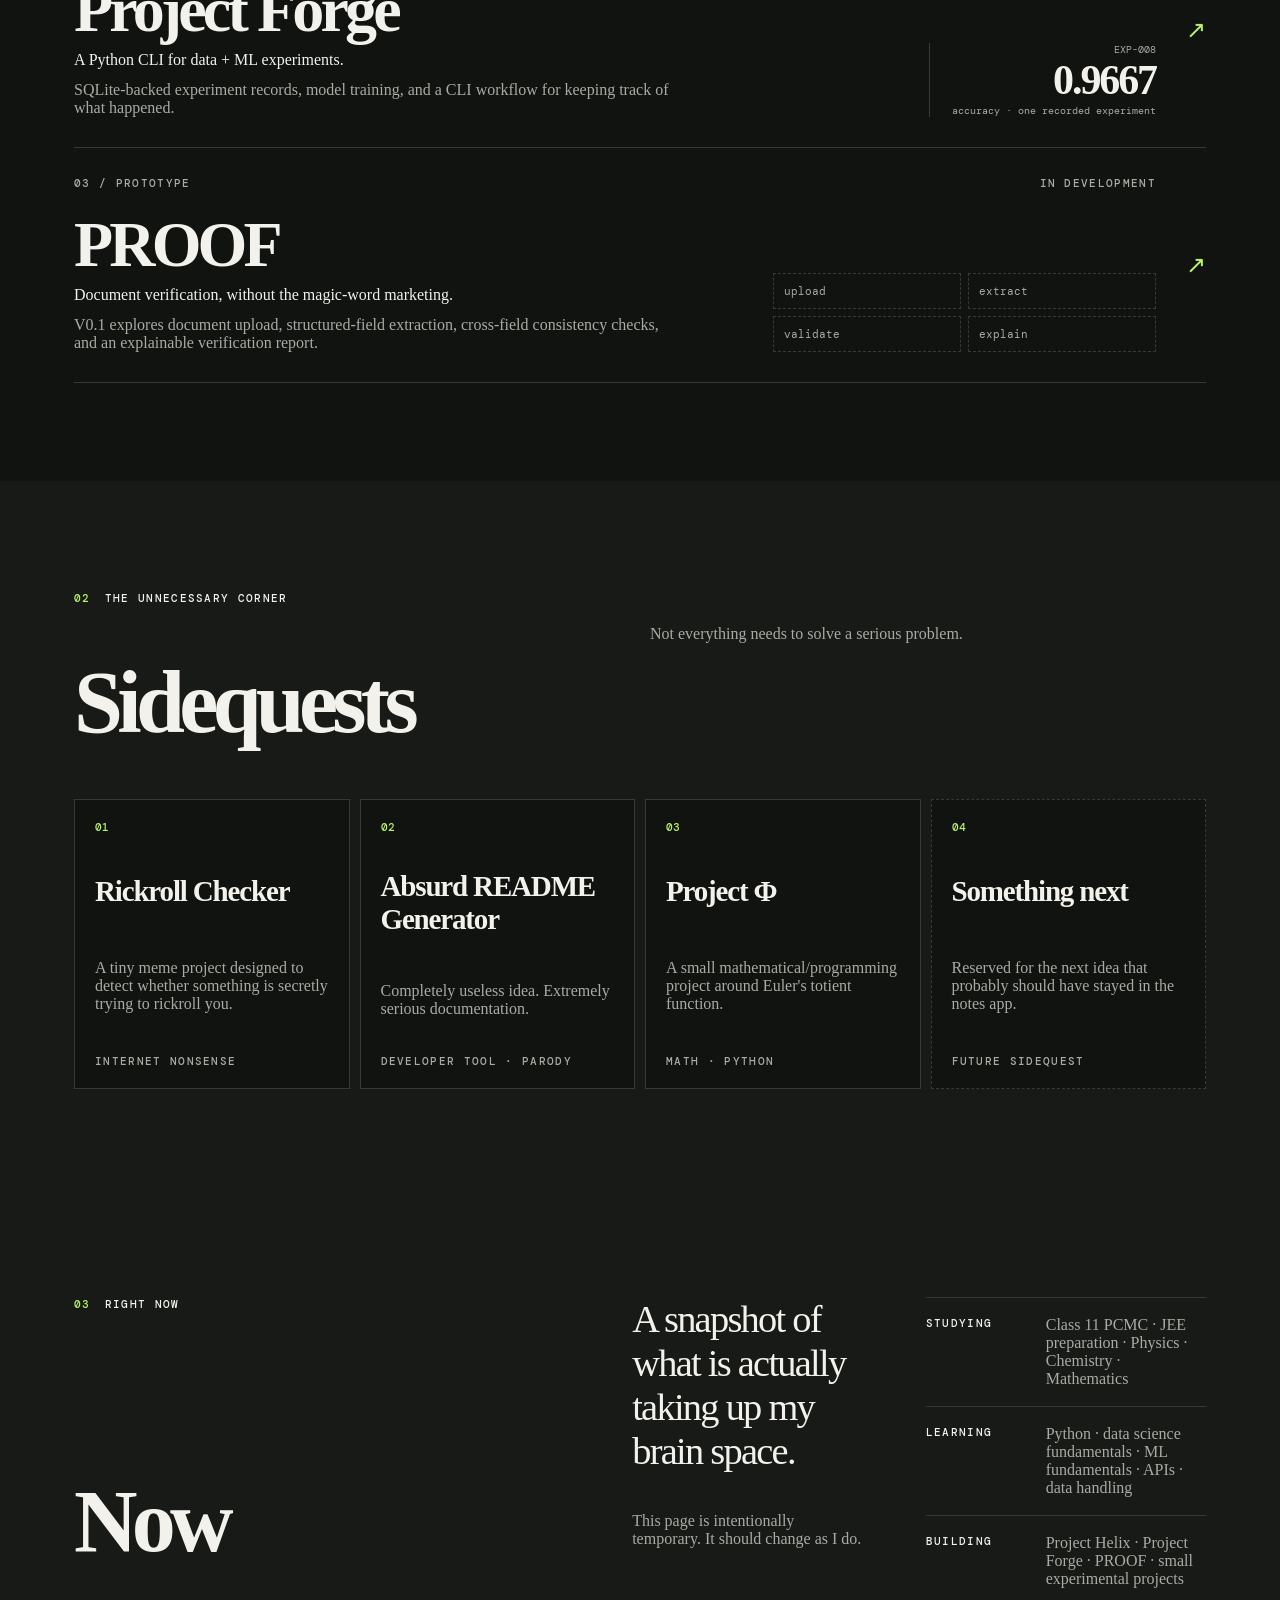
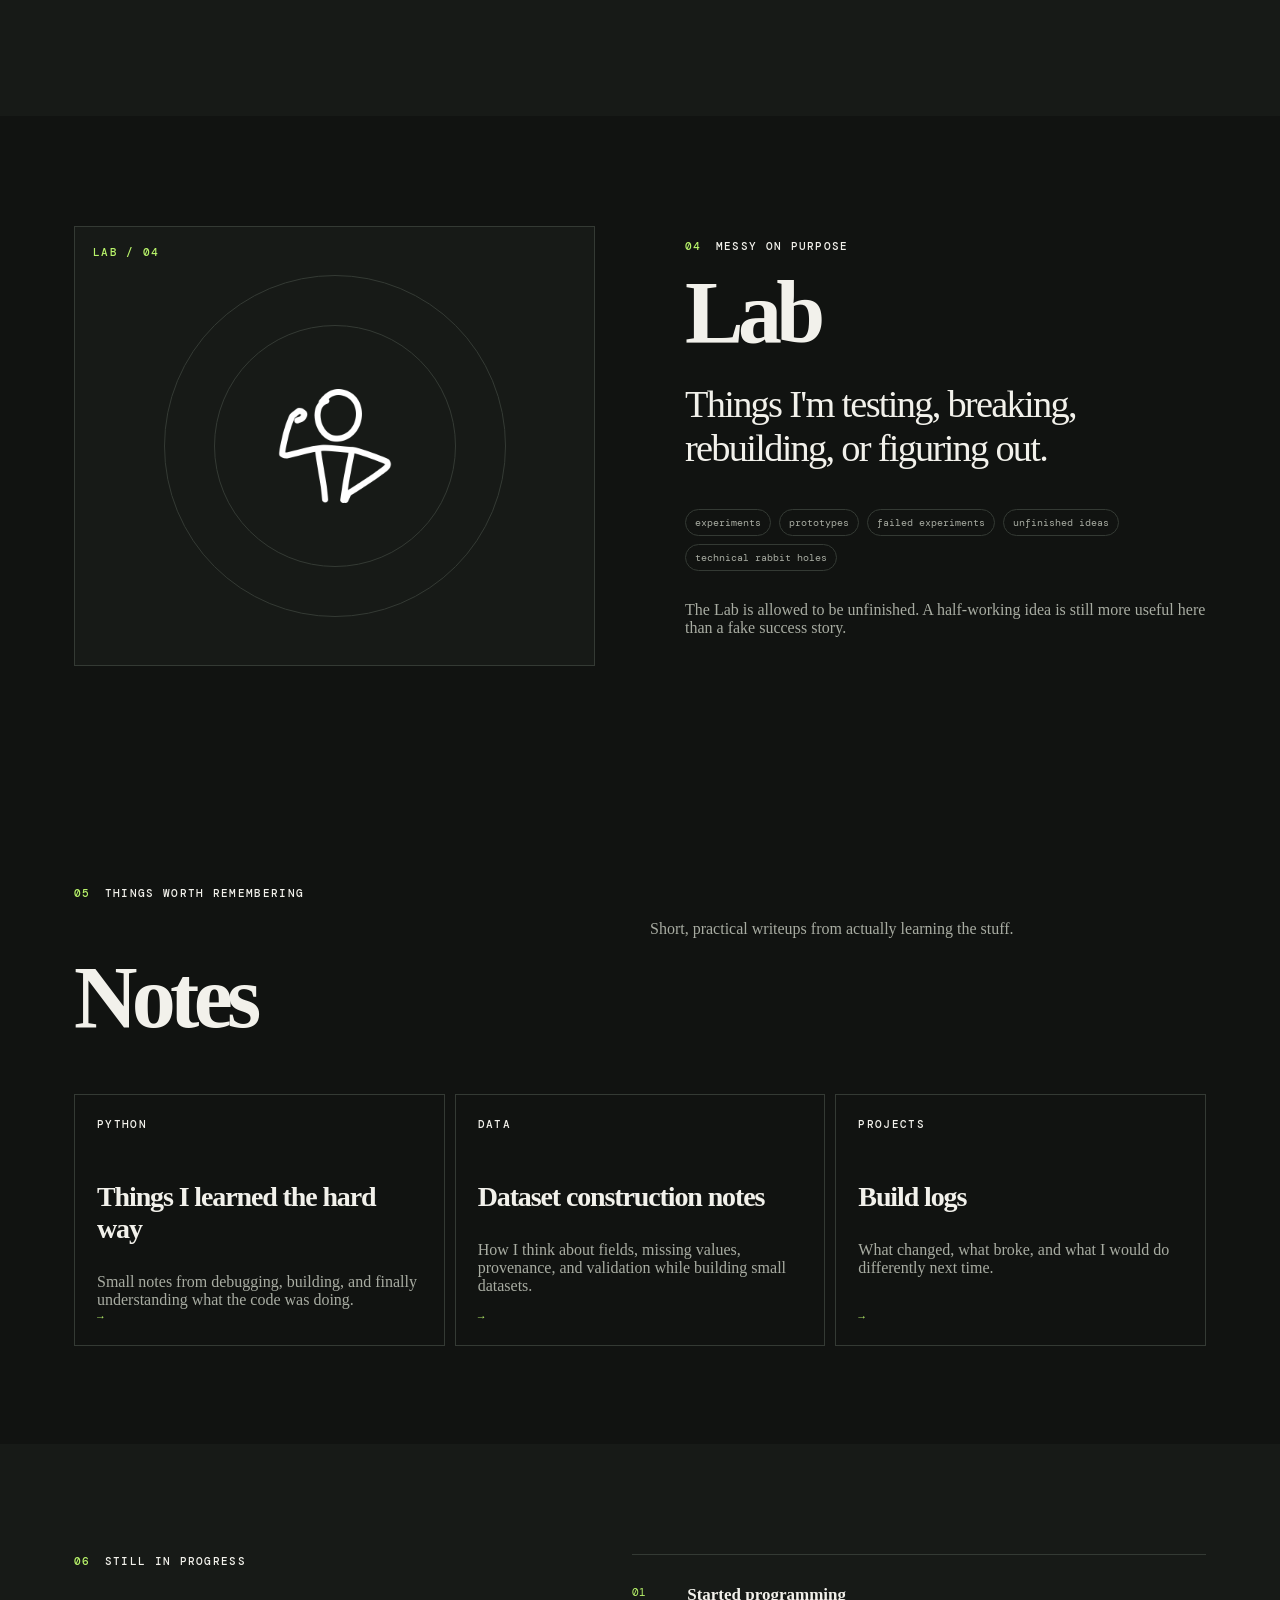
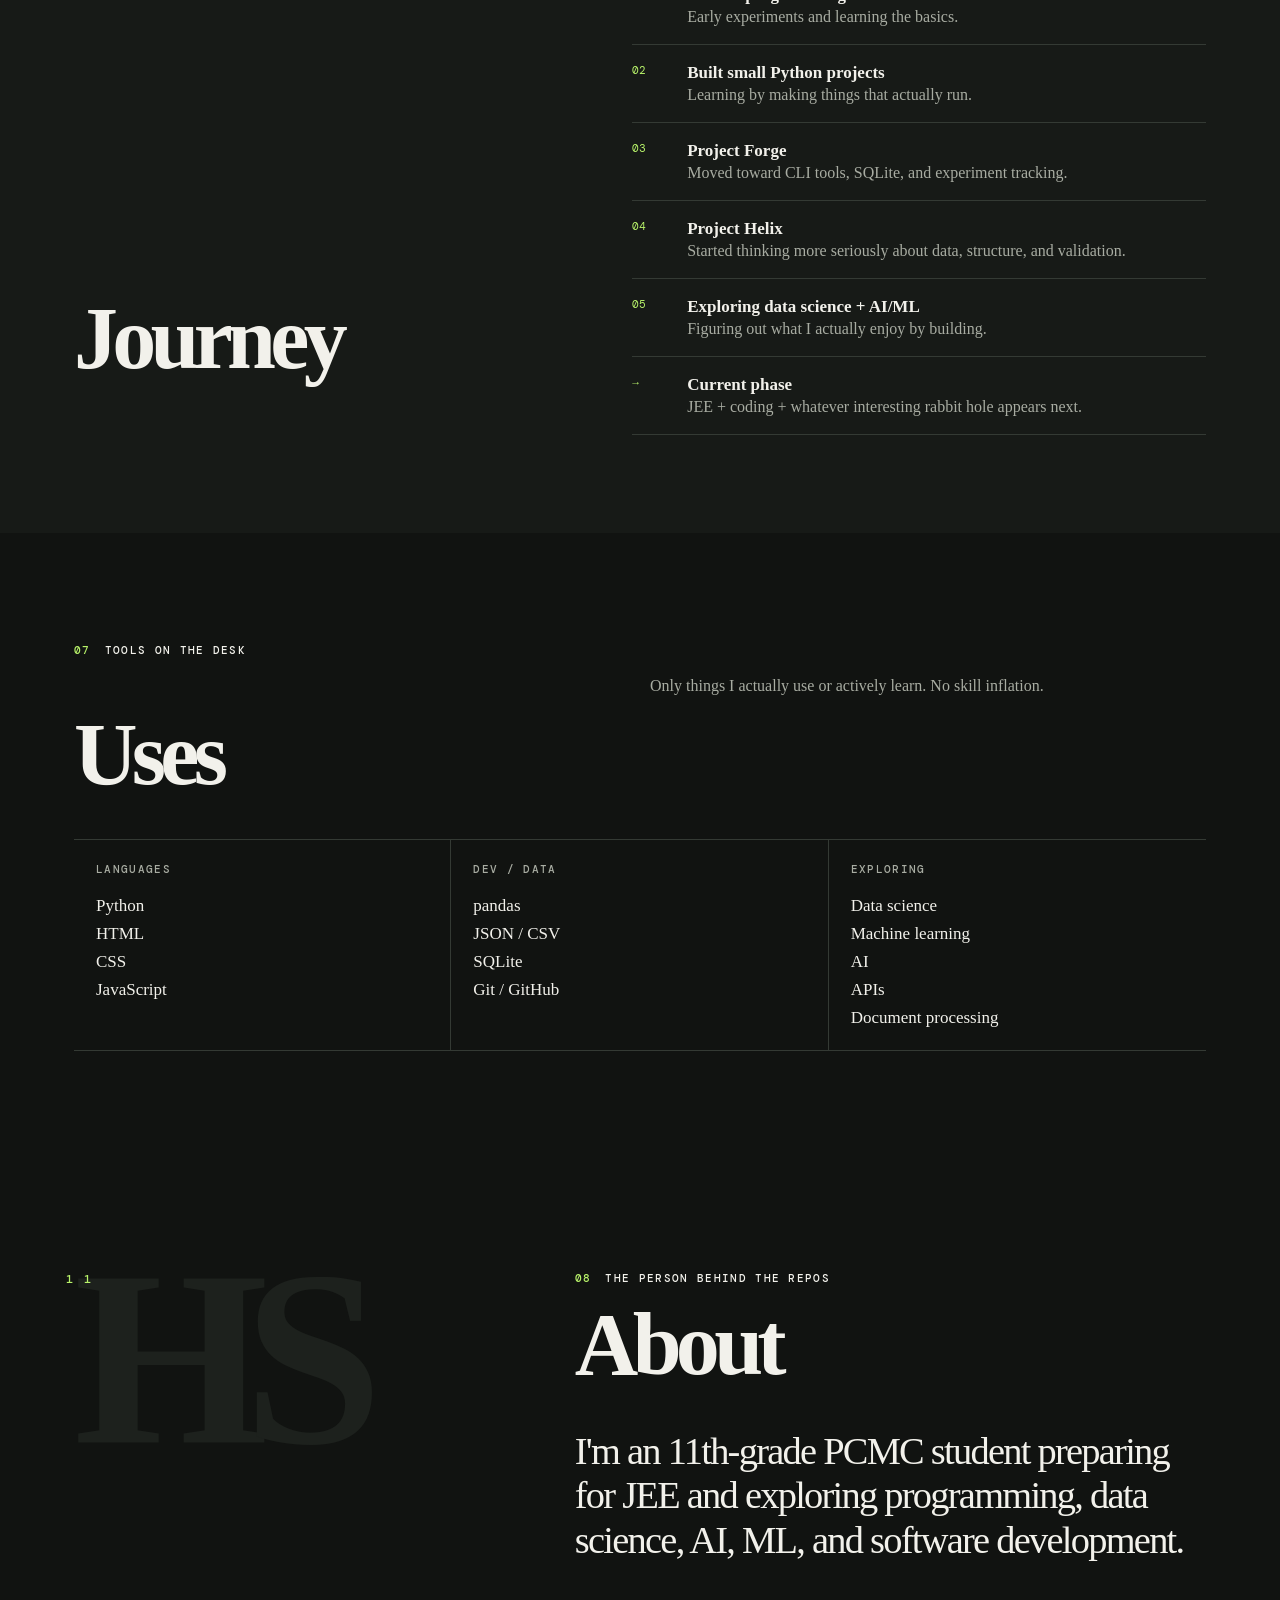
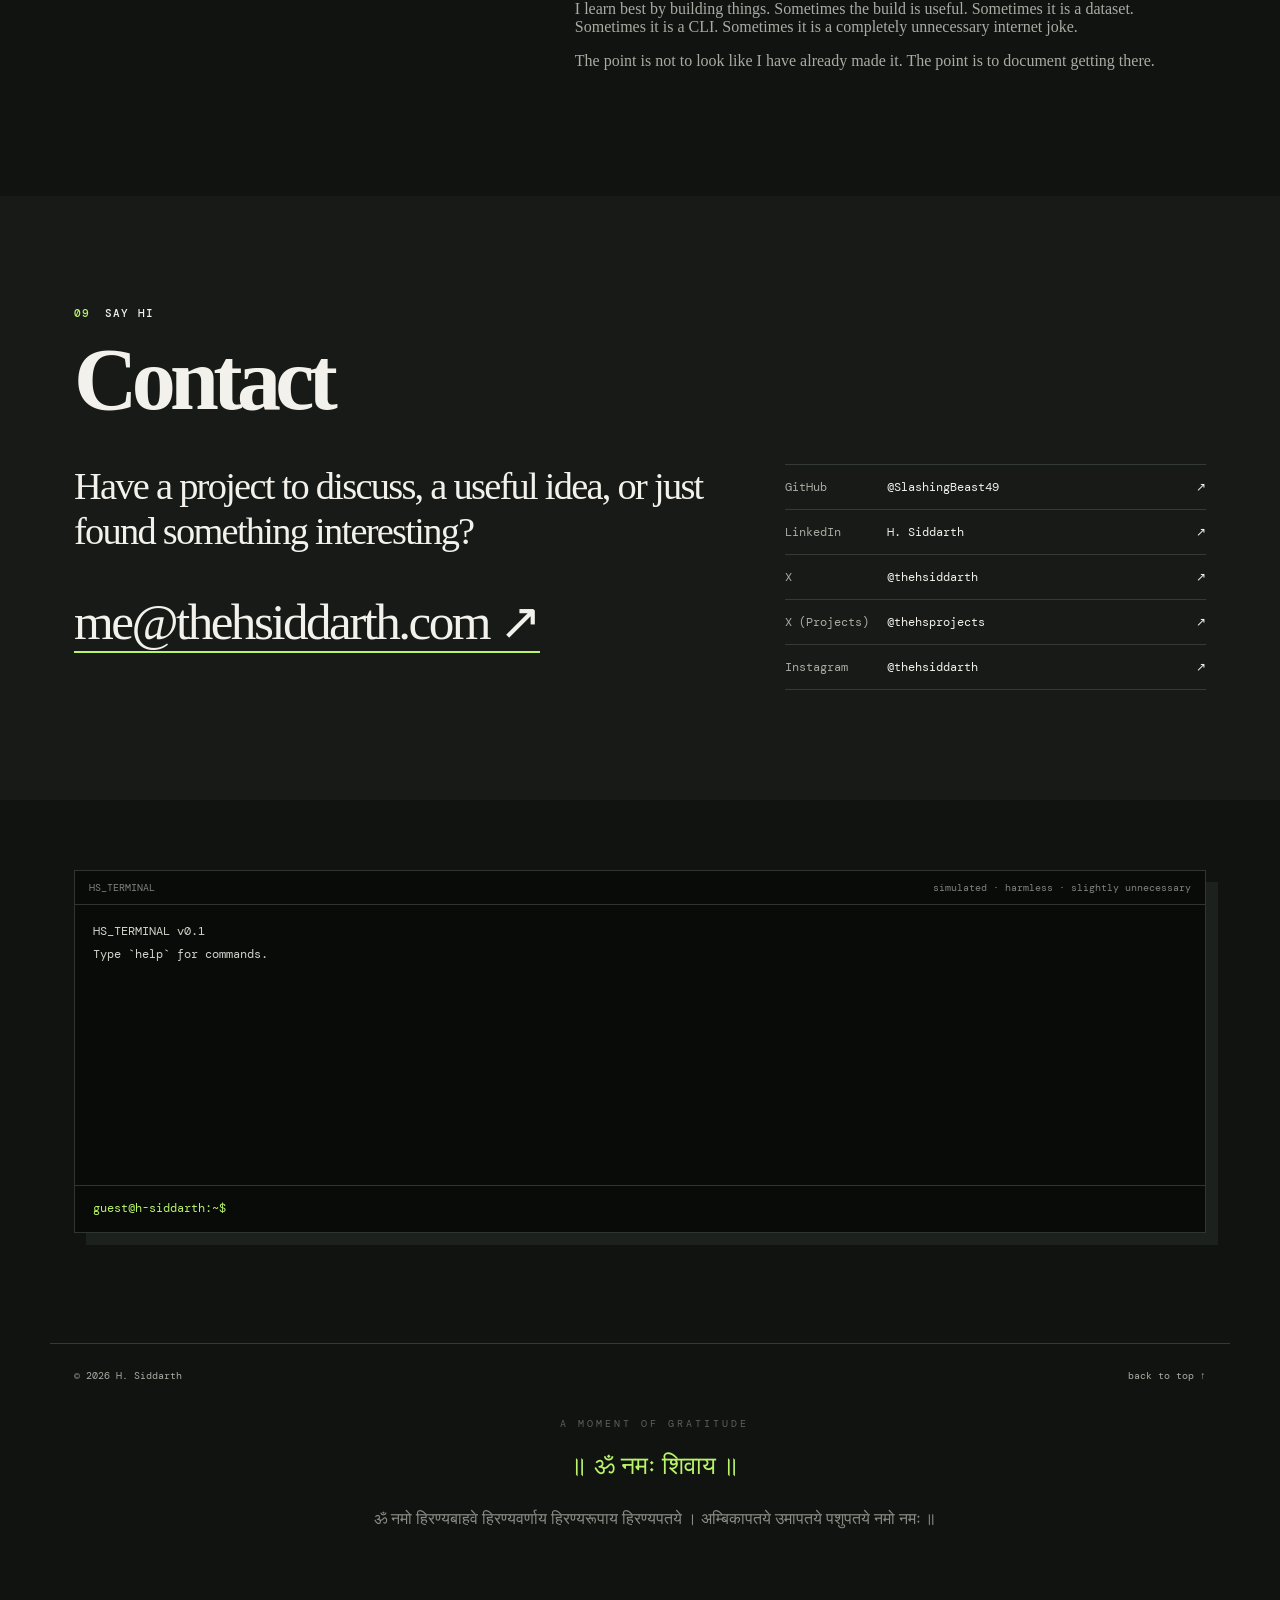
==== commit 4d839c9e: "Include social media ref-links." ====
--- a/index.html
+++ b/index.html
@@ -1,5 +1,6 @@
 <!doctype html>
 <html lang="en" data-theme="dark">
+
 <head>
   <meta charset="utf-8">
   <meta name="viewport" content="width=device-width, initial-scale=1">
@@ -11,6 +12,30 @@
   <link rel="preconnect" href="https://fonts.gstatic.com" crossorigin>
   <link href="https://fonts.googleapis.com/css2?family=DM+Mono:wght@400;500&family=DM+Sans:wght@400;500;600;700&family=Instrument+Serif:ital@0;1&display=swap" rel="stylesheet">
   <link rel="stylesheet" href="style.css">
+    <script type="application/ld+json">
+{
+  "@context": "https://schema.org",
+  "@type": "Person",
+  "name": "H Siddarth",
+  "url": "https://thehsiddarth.com",
+  "sameAs": [
+    "https://github.com/SlashingBeast49",
+    "https://linkedin.com/in/thehsiddarth",
+    "https://x.com/thehsiddarth"
+  ],
+  "jobTitle": "Student",
+  "knowsAbout": [
+    "Software development",
+    "Data science"
+  ]
+}
+</script>
+<script async src="https://www.googletagmanager.com/gtm.js?id=GTM-5V24JS5S"></script>
+<script>
+  window.dataLayer = window.dataLayer || [];
+  function gtag(){dataLayer.push(arguments);}
+  gtag('js', new Date());
+</script>
 </head>
 <body>
   <a class="skip-link" href="#main">Skip to content</a>
@@ -101,7 +126,7 @@
               <span>118 elements</span><span>15 fields</span><span>pandas</span><span>validation</span>
             </div>
           </div>
-          <a class="card-arrow" href="https://thehsiddarth.com/helix/dashboard/index.html" target="_blank" rel="noreferrer" aria-label="Open Project Helix">↗</a>
+          <a class="card-arrow" href="https://thehsiddarth.com/helix/index.html" target="_blank" rel="noreferrer" aria-label="Open Project Helix">↗</a>
         </article>
 
         <article class="project-card">
@@ -267,10 +292,11 @@
       <div class="contact-grid">
         <div><p class="big-copy">Have a project to discuss, a useful idea, or just found something interesting?</p><a class="email-link" href="mailto:me@thehsiddarth.com">me@thehsiddarth.com ↗</a></div>
         <div class="social-list">
-          <a href="https://github.com/SlashingBeast49" target="_blank" rel="noreferrer"><span>GitHub</span><b>@SlashingBeast49</b>↗</a>
-          <a href="https://www.linkedin.com/in/h-siddarth-b452bb414/" target="_blank" rel="noreferrer"><span>LinkedIn</span><b>H. Siddarth</b>↗</a>
-          <a href="https://x.com/thehsiddarth" target="_blank" rel="noreferrer"><span>X</span><b>@thehsiddarth</b>↗</a>
-          <a href="https://instagram.com/thehsiddarth" target="_blank" rel="noreferrer"><span>Instagram</span><b>@thehsiddarth</b>↗</a>
+          <a href="https://thehsiddarth.com/github" target="_blank" rel="noreferrer"><span>GitHub</span><b>@SlashingBeast49</b>↗</a>
+          <a href="https://thehsiddarth.com/linkedin" target="_blank" rel="noreferrer"><span>LinkedIn</span><b>H. Siddarth</b>↗</a>
+          <a href="https://thehsiddarth.com/xpe" target="_blank" rel="noreferrer"><span>X</span><b>@thehsiddarth</b>↗</a>
+          <a href="https://thehsiddarth.com/xpr" target="_blank" rel="noreferrer"><span>X (Projects)</span><b>@thehsprojects</b>↗</a>
+          <a href="https://thehsiddarth.com/insta" target="_blank" rel="noreferrer"><span>Instagram</span><b>@thehsiddarth</b>↗</a>
         </div>
       </div>
     </section>
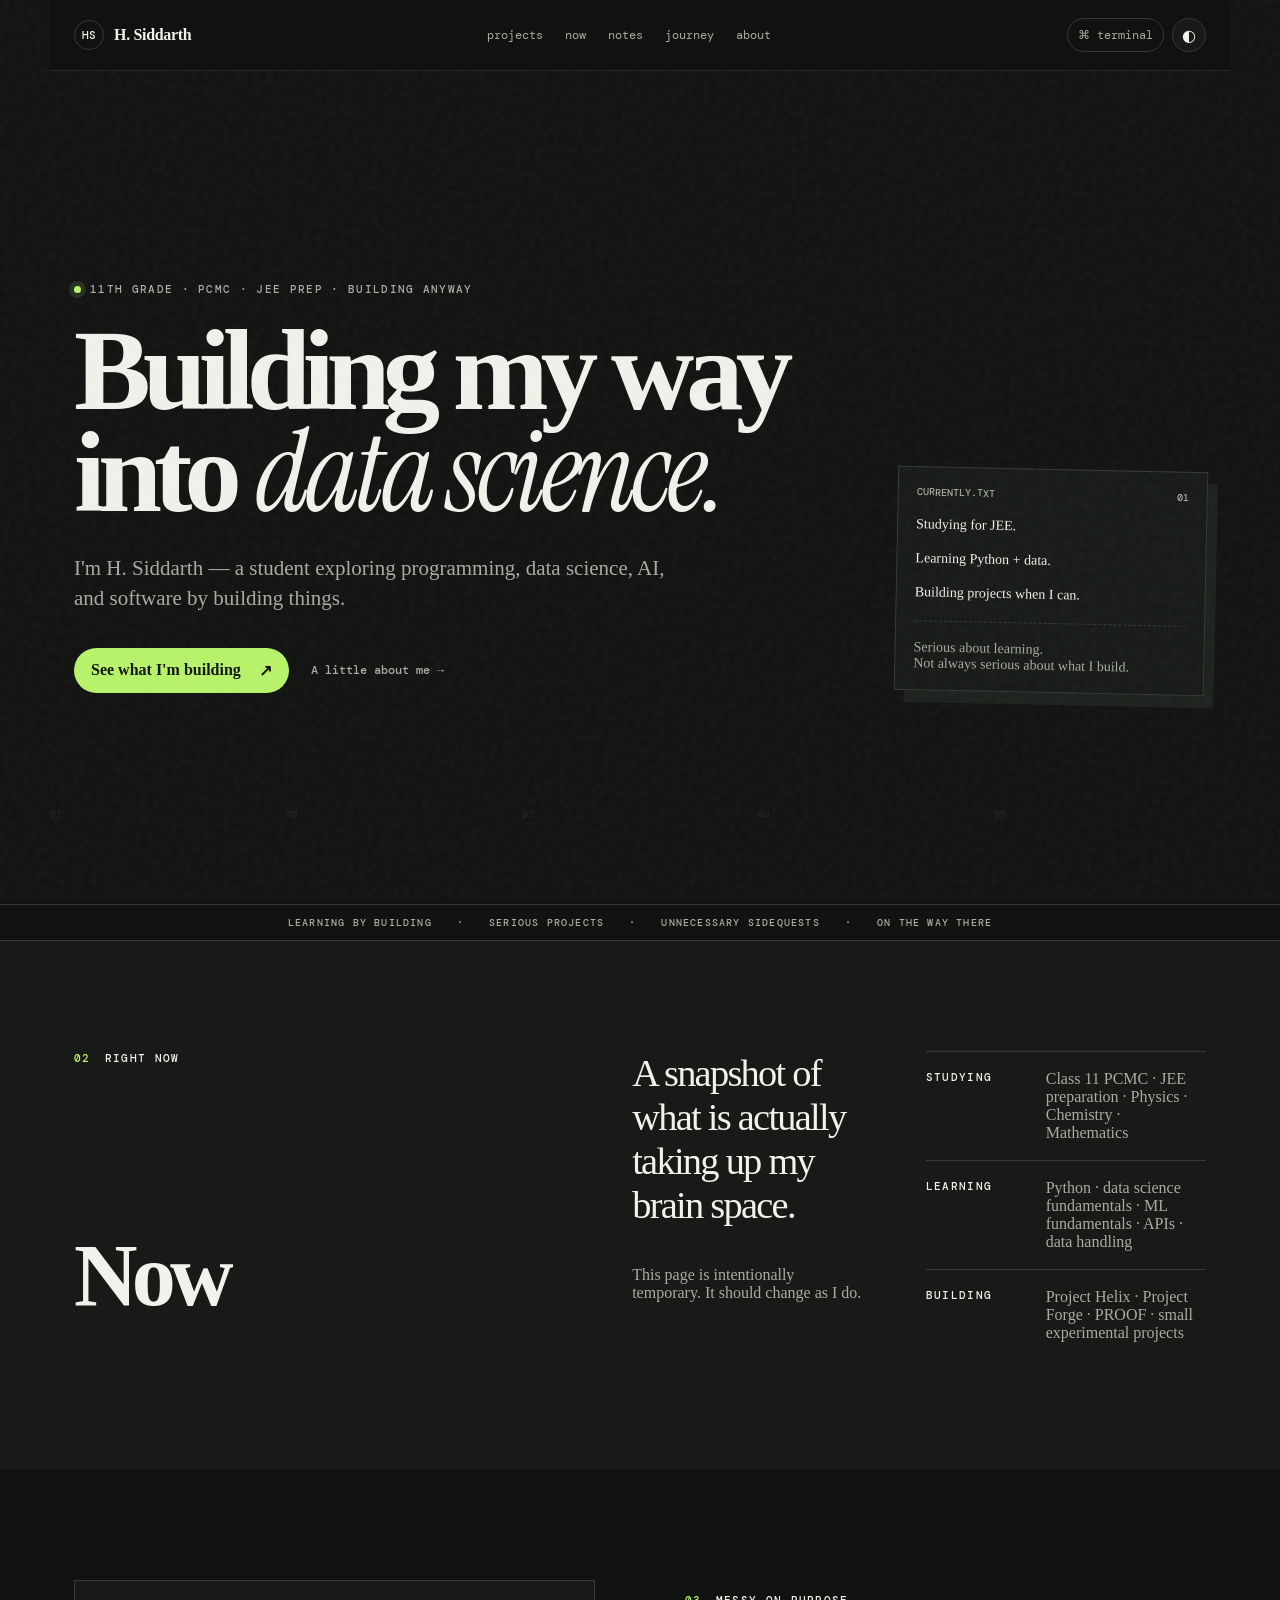
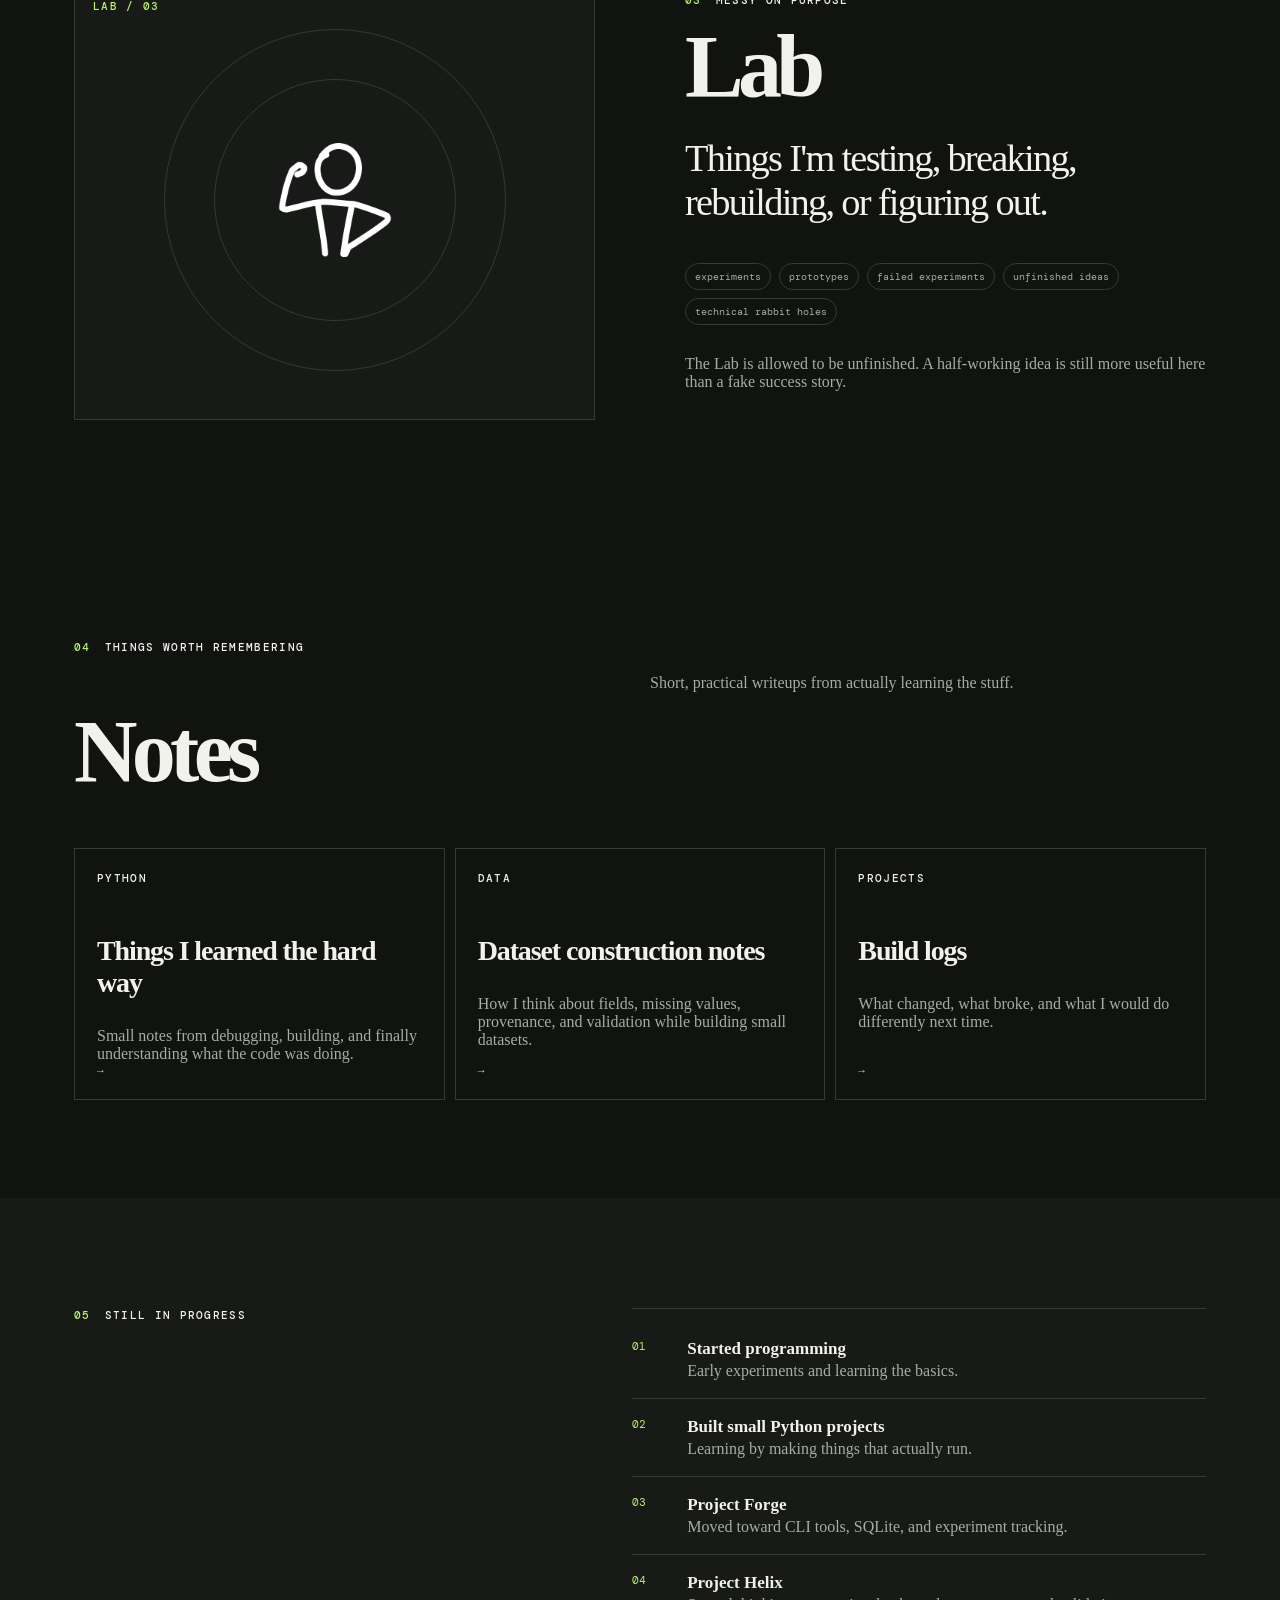
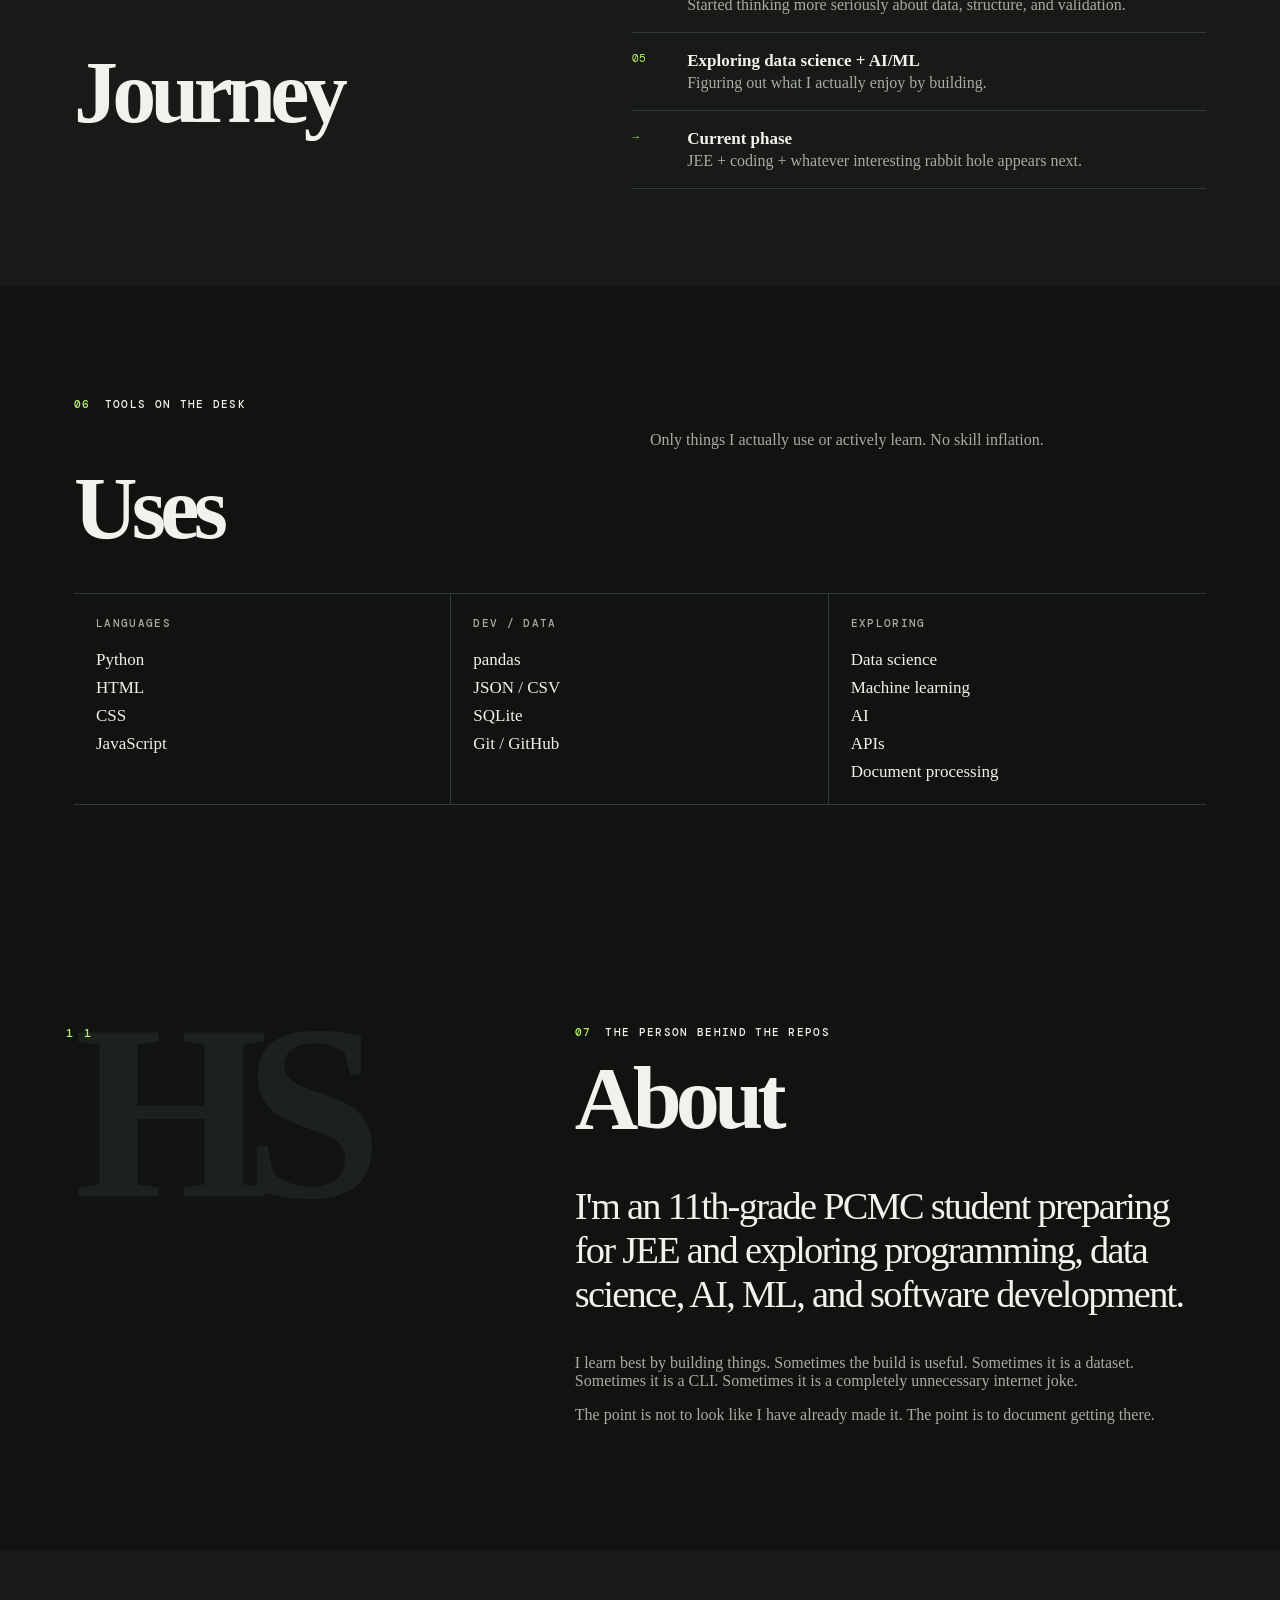
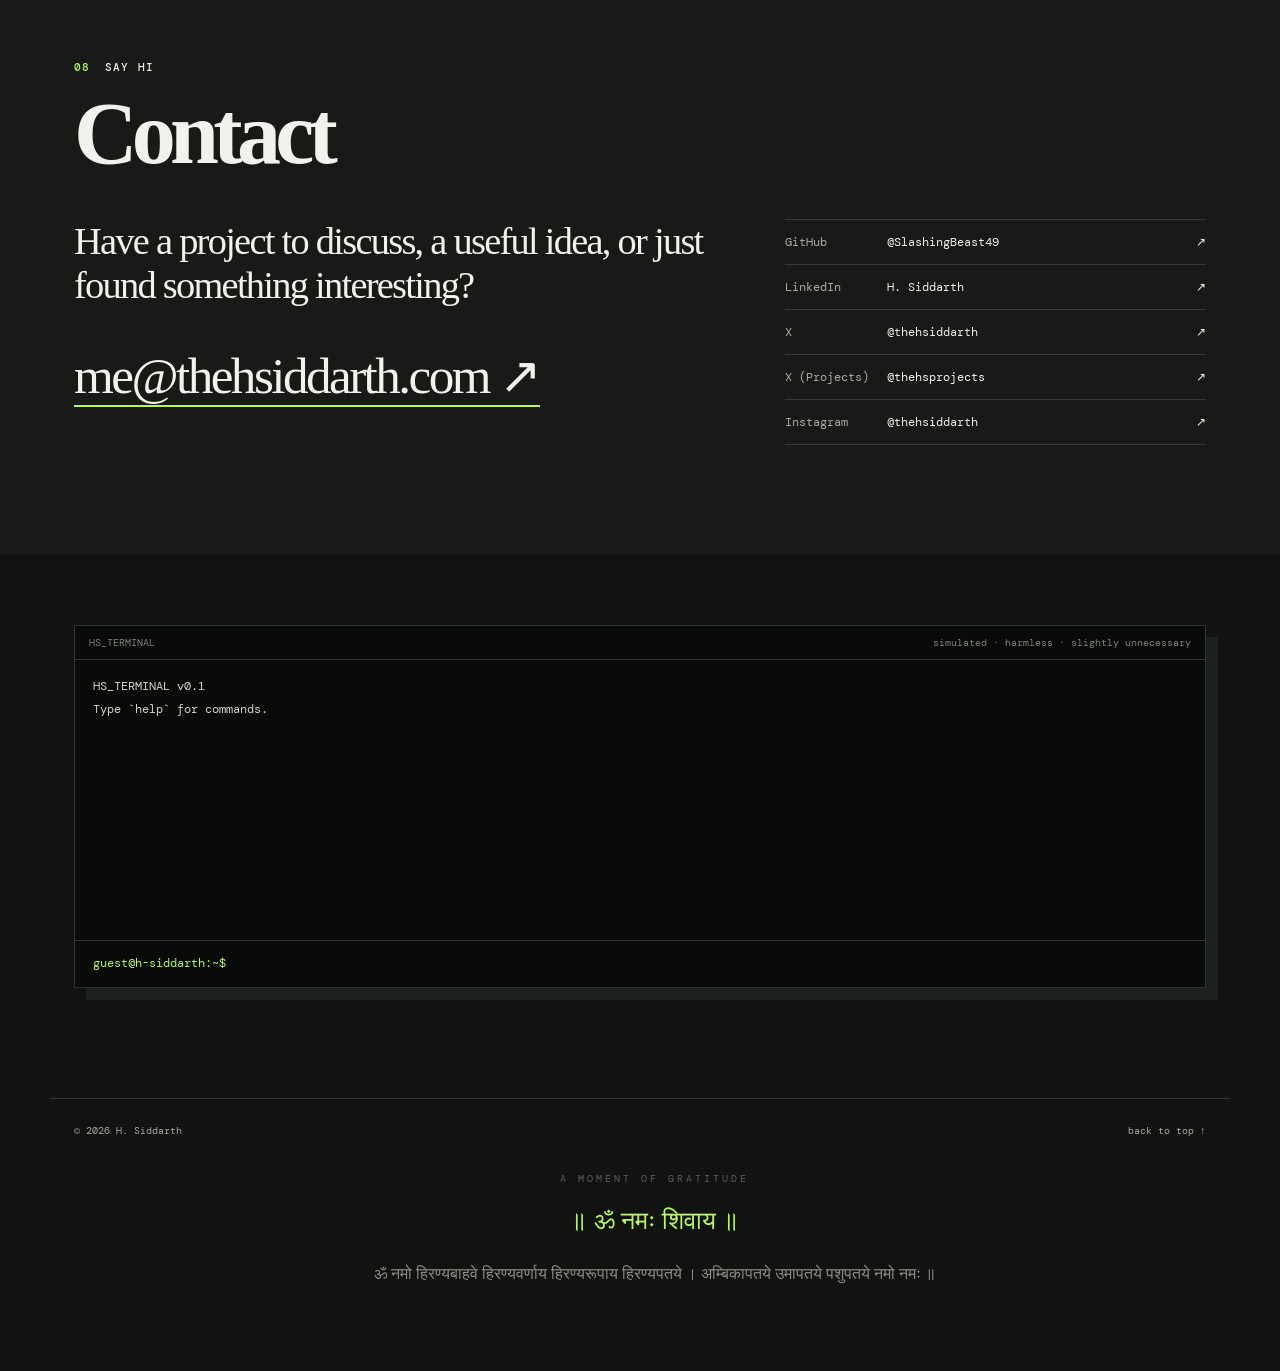
==== commit 7ce3d944: "Multiple Revamps." ====
--- a/index.html
+++ b/index.html
@@ -48,8 +48,7 @@
     </a>
 
     <nav class="desktop-nav" aria-label="Primary navigation">
-      <a href="#projects">Projects</a>
-      <a href="#sidequests">Sidequests</a>
+      <a href="/projects.html">Projects</a>
       <a href="#now">Now</a>
       <a href="#notes">Notes</a>
       <a href="#journey">Journey</a>
@@ -64,8 +63,7 @@
   </header>
 
   <div id="mobileMenu" class="mobile-menu" hidden>
-    <a href="#projects">Projects</a>
-    <a href="#sidequests">Sidequests</a>
+    <a href="/projects">Projects</a>
     <a href="#now">Now</a>
     <a href="#lab">Lab</a>
     <a href="#notes">Notes</a>
@@ -83,7 +81,7 @@
         <h1>Building my way<br>into <em>data science.</em></h1>
         <p class="hero-intro">I'm H. Siddarth — a student exploring programming, data science, AI, and software by building things.</p>
         <div class="hero-actions">
-          <a class="button button-primary" href="#projects">See what I'm building <span>↗</span></a>
+          <a class="button button-primary" href="/projects">See what I'm building <span>↗</span></a>
           <a class="text-link" href="#about">A little about me <span>→</span></a>
         </div>
       </div>
@@ -106,6 +104,7 @@
       <div>LEARNING BY BUILDING</div><div>·</div><div>SERIOUS PROJECTS</div><div>·</div><div>UNNECESSARY SIDEQUESTS</div><div>·</div><div>ON THE WAY THERE</div>
     </section>
 
+    <!--
     <section id="projects" class="section content-section">
       <div class="section-heading">
         <div><span class="index">01</span><span class="eyebrow">the serious stuff</span></div>
@@ -126,7 +125,7 @@
               <span>118 elements</span><span>15 fields</span><span>pandas</span><span>validation</span>
             </div>
           </div>
-          <a class="card-arrow" href="https://thehsiddarth.com/helix/index.html" target="_blank" rel="noreferrer" aria-label="Open Project Helix">↗</a>
+          <a class="card-arrow" href="https://thehsiddarth.com/helix/" target="_blank" rel="noreferrer" aria-label="Open Project Helix">↗</a>
         </article>
 
         <article class="project-card">
@@ -154,7 +153,7 @@
               <li>upload</li><li>extract</li><li>validate</li><li>explain</li>
             </ol>
           </div>
-          <a class="card-arrow" href="https://thehsiddarth.com/proof/index.html" target="_blank" rel="noreferrer" aria-label="Open PROOF">↗</a>
+          <a class="card-arrow" href="https://thehsiddarth.com/proof/" target="_blank" rel="noreferrer" aria-label="Open PROOF">↗</a>
         </article>
       </div>
     </section>
@@ -192,11 +191,11 @@
           <span class="side-label">future sidequest</span>
         </article>
       </div>
-    </section>
+    </section>-->
 
     <section id="now" class="section split-section">
       <div class="section-heading compact">
-        <div><span class="index">03</span><span class="eyebrow">right now</span></div>
+        <div><span class="index">02</span><span class="eyebrow">right now</span></div>
         <h2>Now</h2>
       </div>
       <div class="now-grid">
@@ -215,11 +214,11 @@
     <section id="lab" class="section lab-section">
       <div class="lab-art">
         <img src="assets/biting.png" alt="Hand-drawn abstract figure used as a playful lab mark">
-        <span class="lab-stamp">LAB / 04</span>
+        <span class="lab-stamp">LAB / 03</span>
       </div>
       <div class="lab-copy">
         <div class="section-heading compact">
-          <div><span class="index">04</span><span class="eyebrow">messy on purpose</span></div>
+          <div><span class="index">03</span><span class="eyebrow">messy on purpose</span></div>
           <h2>Lab</h2>
         </div>
         <p class="big-copy">Things I'm testing, breaking, rebuilding, or figuring out.</p>
@@ -232,7 +231,7 @@
 
     <section id="notes" class="section content-section">
       <div class="section-heading">
-        <div><span class="index">05</span><span class="eyebrow">things worth remembering</span></div>
+        <div><span class="index">04</span><span class="eyebrow">things worth remembering</span></div>
         <h2>Notes</h2>
         <p>Short, practical writeups from actually learning the stuff.</p>
       </div>
@@ -245,7 +244,7 @@
 
     <section id="journey" class="section split-section journey-section">
       <div class="section-heading compact">
-        <div><span class="index">06</span><span class="eyebrow">still in progress</span></div>
+        <div><span class="index">05</span><span class="eyebrow">still in progress</span></div>
         <h2>Journey</h2>
       </div>
       <div class="timeline">
@@ -260,7 +259,7 @@
 
     <section id="uses" class="section content-section uses-section">
       <div class="section-heading">
-        <div><span class="index">07</span><span class="eyebrow">tools on the desk</span></div>
+        <div><span class="index">06</span><span class="eyebrow">tools on the desk</span></div>
         <h2>Uses</h2>
         <p>Only things I actually use or actively learn. No skill inflation.</p>
       </div>
@@ -275,7 +274,7 @@
       <div class="about-monogram">HS<span>11</span></div>
       <div class="about-copy">
         <div class="section-heading compact">
-          <div><span class="index">08</span><span class="eyebrow">the person behind the repos</span></div>
+          <div><span class="index">07</span><span class="eyebrow">the person behind the repos</span></div>
           <h2>About</h2>
         </div>
         <p class="big-copy">I'm an 11th-grade PCMC student preparing for JEE and exploring programming, data science, AI, ML, and software development.</p>
@@ -286,7 +285,7 @@
 
     <section id="contact" class="section contact-section">
       <div class="section-heading compact">
-        <div><span class="index">09</span><span class="eyebrow">say hi</span></div>
+        <div><span class="index">08</span><span class="eyebrow">say hi</span></div>
         <h2>Contact</h2>
       </div>
       <div class="contact-grid">
